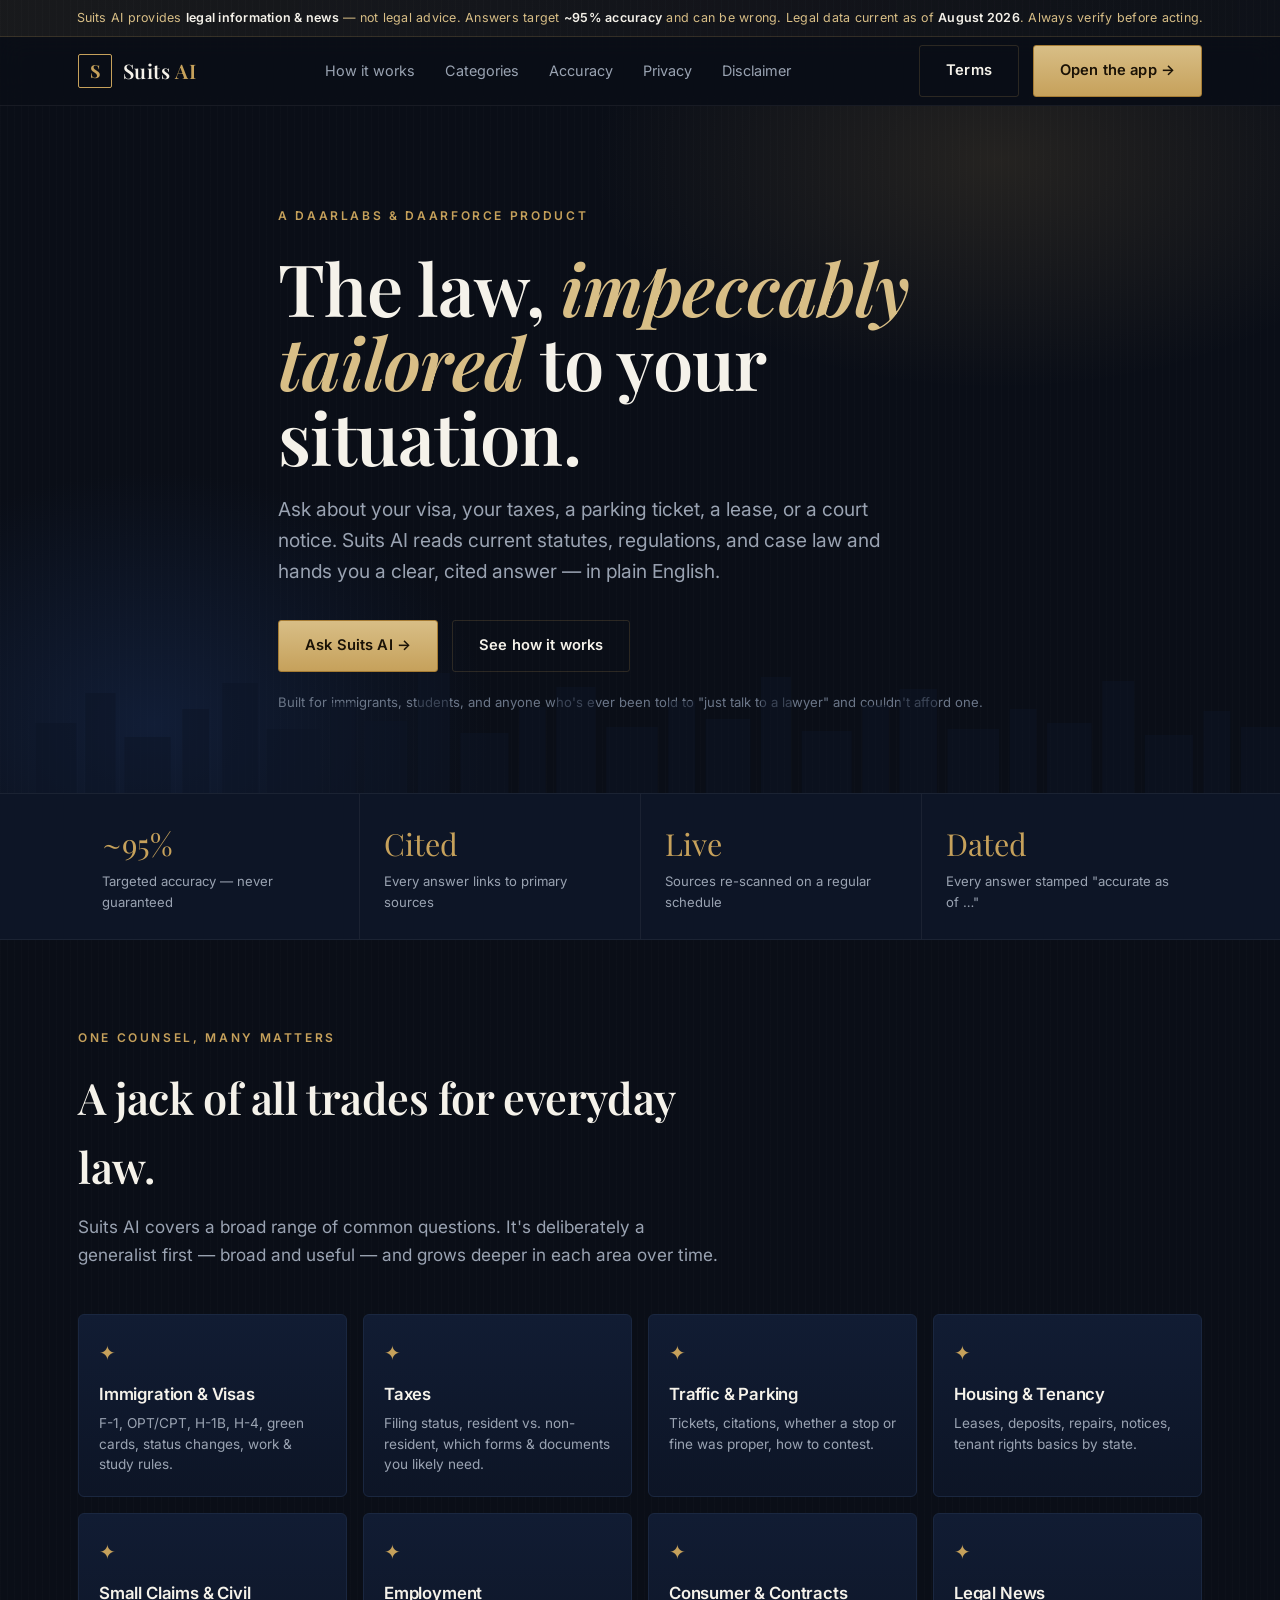
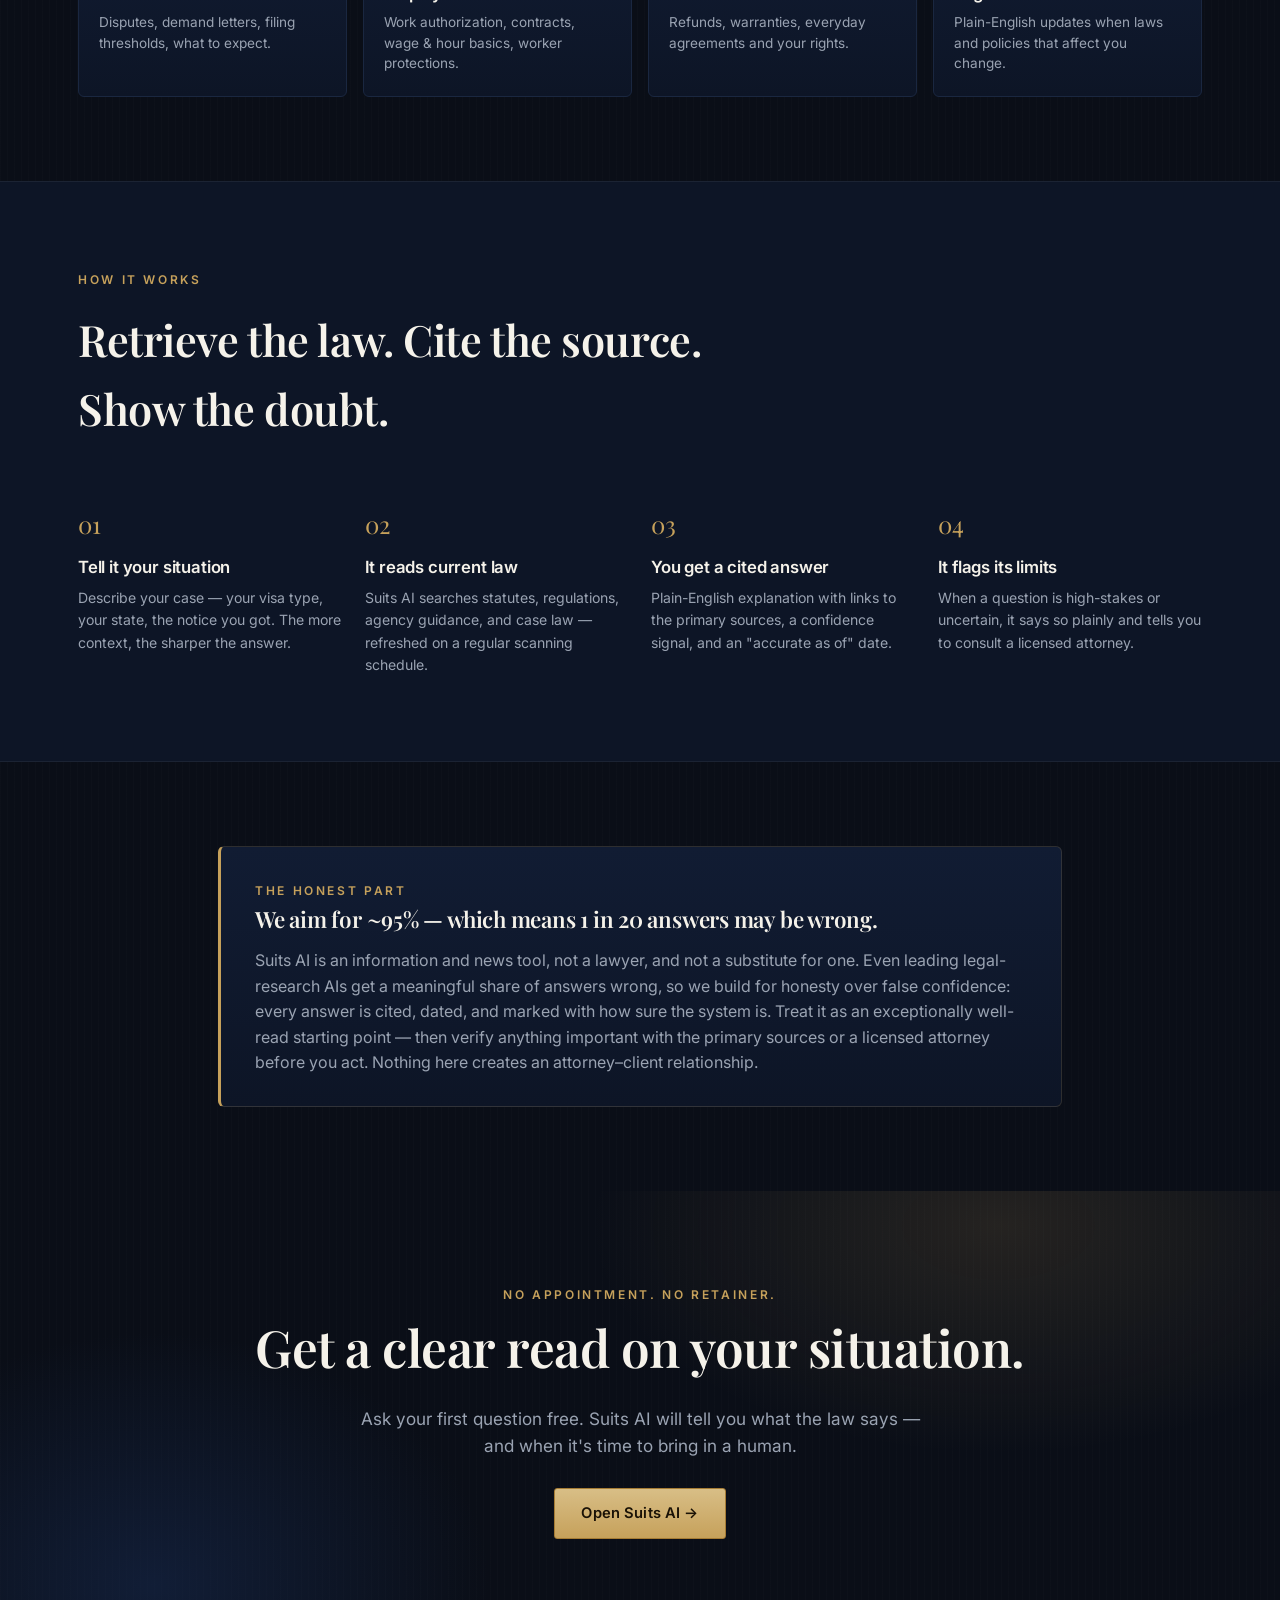
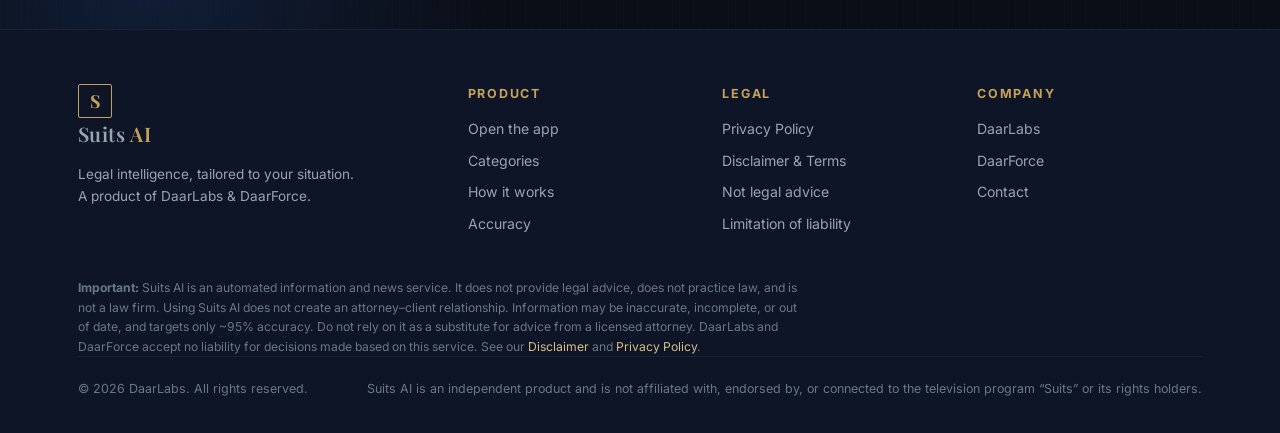
==== web/index.html @ b8d44cb8 "Add Suits AI site, legal/privacy docs, strategy, and data pipeline" ====
<!DOCTYPE html>
<html lang="en">
<head>
<meta charset="UTF-8" />
<meta name="viewport" content="width=device-width, initial-scale=1.0" />
<title>Suits AI — Legal Intelligence, Tailored to You</title>
<meta name="description" content="Suits AI gives you clear, cited answers on immigration, tax, and everyday legal questions. Legal information & news — not legal advice. A DaarLabs product." />
<link rel="stylesheet" href="styles.css" />
</head>
<body>

<!-- Disclaimer ribbon -->
<div class="ribbon">
  Suits AI provides <strong>legal information &amp; news</strong> — not legal advice. Answers target <strong>~95% accuracy</strong> and can be wrong. Legal data current as of <strong>August&nbsp;2026</strong>. Always verify before acting.
</div>

<!-- Nav -->
<nav class="nav">
  <div class="wrap nav-inner">
    <a class="brand" href="index.html">
      <span class="brand-mark">S</span>
      <span class="brand-name">Suits<span>&nbsp;AI</span></span>
    </a>
    <div class="nav-links">
      <a href="#how">How it works</a>
      <a href="#categories">Categories</a>
      <a href="#accuracy">Accuracy</a>
      <a href="privacy.html">Privacy</a>
      <a href="disclaimer.html">Disclaimer</a>
    </div>
    <div class="nav-cta">
      <a class="btn btn-ghost" href="disclaimer.html">Terms</a>
      <a class="btn btn-gold" href="chat.html">Open the app →</a>
    </div>
  </div>
</nav>

<!-- Hero -->
<header class="hero">
  <div class="hero-glow"></div>
  <div class="wrap hero-inner">
    <span class="eyebrow">A DaarLabs &amp; DaarForce product</span>
    <h1>The law, <em>impeccably tailored</em> to your situation.</h1>
    <p class="lead">Ask about your visa, your taxes, a parking ticket, a lease, or a court notice. Suits AI reads current statutes, regulations, and case law and hands you a clear, cited answer — in plain English.</p>
    <div class="hero-actions">
      <a class="btn btn-gold" href="chat.html">Ask Suits AI →</a>
      <a class="btn btn-ghost" href="#how">See how it works</a>
    </div>
    <p class="hero-note">Built for immigrants, students, and anyone who's ever been told to "just talk to a lawyer" and couldn't afford one.</p>
  </div>
  <svg class="skyline" viewBox="0 0 1440 130" preserveAspectRatio="none" xmlns="http://www.w3.org/2000/svg">
    <g fill="#0D1526">
      <rect x="40" y="60" width="46" height="70"/><rect x="96" y="30" width="34" height="100"/>
      <rect x="140" y="74" width="52" height="56"/><rect x="205" y="46" width="30" height="84"/>
      <rect x="250" y="20" width="40" height="110"/><rect x="300" y="66" width="60" height="64"/>
      <rect x="372" y="40" width="28" height="90"/><rect x="410" y="58" width="48" height="72"/>
      <rect x="470" y="10" width="36" height="120"/><rect x="518" y="70" width="54" height="60"/>
      <rect x="584" y="44" width="30" height="86"/><rect x="626" y="24" width="44" height="106"/>
      <rect x="682" y="64" width="58" height="66"/><rect x="752" y="38" width="30" height="92"/>
      <rect x="794" y="56" width="50" height="74"/><rect x="856" y="14" width="34" height="116"/>
      <rect x="902" y="68" width="56" height="62"/><rect x="970" y="42" width="30" height="88"/>
      <rect x="1012" y="26" width="42" height="104"/><rect x="1066" y="66" width="58" height="64"/>
      <rect x="1136" y="46" width="30" height="84"/><rect x="1178" y="60" width="50" height="70"/>
      <rect x="1240" y="18" width="36" height="112"/><rect x="1288" y="72" width="54" height="58"/>
      <rect x="1354" y="48" width="30" height="82"/><rect x="1396" y="64" width="44" height="66"/>
    </g>
  </svg>
</header>

<!-- Accuracy strip -->
<div class="strip">
  <div class="wrap strip-grid">
    <div class="strip-cell"><div class="strip-num">~95%</div><div class="strip-lbl">Targeted accuracy — never guaranteed</div></div>
    <div class="strip-cell"><div class="strip-num">Cited</div><div class="strip-lbl">Every answer links to primary sources</div></div>
    <div class="strip-cell"><div class="strip-num">Live</div><div class="strip-lbl">Sources re-scanned on a regular schedule</div></div>
    <div class="strip-cell"><div class="strip-num">Dated</div><div class="strip-lbl">Every answer stamped "accurate as of …"</div></div>
  </div>
</div>

<!-- Categories -->
<section class="pad" id="categories">
  <div class="wrap">
    <div class="section-head">
      <span class="eyebrow">One counsel, many matters</span>
      <h2>A jack of all trades for everyday law.</h2>
      <p class="lead">Suits AI covers a broad range of common questions. It's deliberately a generalist first — broad and useful — and grows deeper in each area over time.</p>
    </div>
    <div class="cats">
      <div class="cat"><div class="cat-ico">✦</div><h3>Immigration &amp; Visas</h3><p>F-1, OPT/CPT, H-1B, H-4, green cards, status changes, work &amp; study rules.</p></div>
      <div class="cat"><div class="cat-ico">✦</div><h3>Taxes</h3><p>Filing status, resident vs. non-resident, which forms &amp; documents you likely need.</p></div>
      <div class="cat"><div class="cat-ico">✦</div><h3>Traffic &amp; Parking</h3><p>Tickets, citations, whether a stop or fine was proper, how to contest.</p></div>
      <div class="cat"><div class="cat-ico">✦</div><h3>Housing &amp; Tenancy</h3><p>Leases, deposits, repairs, notices, tenant rights basics by state.</p></div>
      <div class="cat"><div class="cat-ico">✦</div><h3>Small Claims &amp; Civil</h3><p>Disputes, demand letters, filing thresholds, what to expect.</p></div>
      <div class="cat"><div class="cat-ico">✦</div><h3>Employment</h3><p>Work authorization, contracts, wage &amp; hour basics, worker protections.</p></div>
      <div class="cat"><div class="cat-ico">✦</div><h3>Consumer &amp; Contracts</h3><p>Refunds, warranties, everyday agreements and your rights.</p></div>
      <div class="cat"><div class="cat-ico">✦</div><h3>Legal News</h3><p>Plain-English updates when laws and policies that affect you change.</p></div>
    </div>
  </div>
</section>

<!-- How it works -->
<section class="pad" id="how" style="background:var(--navy);border-top:1px solid var(--line-soft);border-bottom:1px solid var(--line-soft);">
  <div class="wrap">
    <div class="section-head">
      <span class="eyebrow">How it works</span>
      <h2>Retrieve the law. Cite the source. Show the doubt.</h2>
    </div>
    <div class="steps">
      <div class="step"><h3>Tell it your situation</h3><p>Describe your case — your visa type, your state, the notice you got. The more context, the sharper the answer.</p></div>
      <div class="step"><h3>It reads current law</h3><p>Suits AI searches statutes, regulations, agency guidance, and case law — refreshed on a regular scanning schedule.</p></div>
      <div class="step"><h3>You get a cited answer</h3><p>Plain-English explanation with links to the primary sources, a confidence signal, and an "accurate as of" date.</p></div>
      <div class="step"><h3>It flags its limits</h3><p>When a question is high-stakes or uncertain, it says so plainly and tells you to consult a licensed attorney.</p></div>
    </div>
  </div>
</section>

<!-- Accuracy callout -->
<section class="pad" id="accuracy">
  <div class="wrap" style="max-width:900px;">
    <div class="callout">
      <span class="eyebrow">The honest part</span>
      <h3>We aim for ~95% — which means 1 in 20 answers may be wrong.</h3>
      <p>Suits AI is an information and news tool, not a lawyer, and not a substitute for one. Even leading legal-research AIs get a meaningful share of answers wrong, so we build for honesty over false confidence: every answer is cited, dated, and marked with how sure the system is. Treat it as an exceptionally well-read starting point — then verify anything important with the primary sources or a licensed attorney before you act. Nothing here creates an attorney–client relationship.</p>
    </div>
  </div>
</section>

<!-- CTA -->
<section class="cta-band">
  <div class="hero-glow"></div>
  <div class="wrap" style="position:relative;">
    <span class="eyebrow">No appointment. No retainer.</span>
    <h2>Get a clear read on your situation.</h2>
    <p class="lead" style="max-width:560px;margin:0 auto 28px;">Ask your first question free. Suits AI will tell you what the law says — and when it's time to bring in a human.</p>
    <a class="btn btn-gold" href="chat.html">Open Suits AI →</a>
  </div>
</section>

<!-- Footer -->
<footer>
  <div class="wrap">
    <div class="foot-grid">
      <div class="foot-col">
        <a class="brand" href="index.html" style="margin-bottom:14px;">
          <span class="brand-mark">S</span>
          <span class="brand-name">Suits<span>&nbsp;AI</span></span>
        </a>
        <p style="font-size:0.85rem;color:var(--muted);max-width:280px;">Legal intelligence, tailored to your situation. A product of DaarLabs &amp; DaarForce.</p>
      </div>
      <div class="foot-col">
        <h4>Product</h4>
        <a href="chat.html">Open the app</a>
        <a href="#categories">Categories</a>
        <a href="#how">How it works</a>
        <a href="#accuracy">Accuracy</a>
      </div>
      <div class="foot-col">
        <h4>Legal</h4>
        <a href="privacy.html">Privacy Policy</a>
        <a href="disclaimer.html">Disclaimer &amp; Terms</a>
        <a href="disclaimer.html#no-advice">Not legal advice</a>
        <a href="disclaimer.html#liability">Limitation of liability</a>
      </div>
      <div class="foot-col">
        <h4>Company</h4>
        <a href="#">DaarLabs</a>
        <a href="#">DaarForce</a>
        <a href="#">Contact</a>
      </div>
    </div>
    <p class="foot-disclaimer">
      <strong>Important:</strong> Suits AI is an automated information and news service. It does not provide legal advice, does not practice law, and is not a law firm. Using Suits AI does not create an attorney–client relationship. Information may be inaccurate, incomplete, or out of date, and targets only ~95% accuracy. Do not rely on it as a substitute for advice from a licensed attorney. DaarLabs and DaarForce accept no liability for decisions made based on this service. See our <a href="disclaimer.html" style="color:var(--gold-soft);">Disclaimer</a> and <a href="privacy.html" style="color:var(--gold-soft);">Privacy Policy</a>.
    </p>
    <div class="foot-bottom">
      <span>© 2026 DaarLabs. All rights reserved.</span>
      <span>Suits AI is an independent product and is not affiliated with, endorsed by, or connected to the television program “Suits” or its rights holders.</span>
    </div>
  </div>
</footer>

</body>
</html>
---- web/styles.css ----
/* ===========================================================
   Suits AI — Design System
   A DaarLabs / DaarForce product
   Design language: modern corporate-law luxury.
   Deep navy + charcoal, champagne gold, editorial serif.
   =========================================================== */

@import url('https://fonts.googleapis.com/css2?family=Playfair+Display:ital,wght@0,500;0,600;0,700;1,500&family=Inter:wght@300;400;500;600;700&display=swap');

:root {
  /* Core palette */
  --ink:        #0A0E17;   /* near-black background */
  --navy:       #0D1526;   /* deep corporate navy */
  --navy-2:     #111C33;   /* raised surfaces */
  --slate:      #1A2740;   /* borders / cards */
  --gold:       #C6A15B;   /* champagne gold accent */
  --gold-soft:  #D8BE86;
  --gold-deep:  #A67C34;
  --paper:      #F5F2EA;   /* off-white text */
  --muted:      #9AA3B2;   /* secondary text */
  --muted-2:    #6B7688;
  --line:       rgba(198,161,91,0.18);
  --line-soft:  rgba(255,255,255,0.06);
  --danger:     #C77B62;
  --ok:         #7FA98A;

  --font-serif: 'Playfair Display', Georgia, 'Times New Roman', serif;
  --font-sans:  'Inter', system-ui, -apple-system, sans-serif;

  --radius:     3px;       /* sharp, tailored */
  --radius-lg:  6px;
  --maxw:       1180px;
  --shadow:     0 24px 60px -20px rgba(0,0,0,0.6);
}

* { box-sizing: border-box; margin: 0; padding: 0; }
html { scroll-behavior: smooth; }

body {
  font-family: var(--font-sans);
  background: var(--ink);
  color: var(--paper);
  line-height: 1.6;
  font-weight: 400;
  -webkit-font-smoothing: antialiased;
  /* subtle pinstripe */
  background-image:
    repeating-linear-gradient(90deg, rgba(255,255,255,0.012) 0 1px, transparent 1px 7px);
}

a { color: inherit; text-decoration: none; }
img, svg { display: block; max-width: 100%; }

.wrap { width: 100%; max-width: var(--maxw); margin: 0 auto; padding: 0 28px; }

/* ---------- Typography ---------- */
h1, h2, h3, .serif { font-family: var(--font-serif); font-weight: 600; letter-spacing: -0.01em; }
.eyebrow {
  font-family: var(--font-sans);
  font-size: 12px; letter-spacing: 0.22em; text-transform: uppercase;
  color: var(--gold); font-weight: 600;
}
.lead { color: var(--muted); font-size: 1.075rem; }

/* ---------- Buttons ---------- */
.btn {
  display: inline-flex; align-items: center; gap: 9px;
  font-family: var(--font-sans); font-weight: 600; font-size: 0.92rem;
  padding: 13px 26px; border-radius: var(--radius);
  border: 1px solid transparent; cursor: pointer; transition: all .18s ease;
  letter-spacing: 0.01em;
}
.btn-gold {
  background: linear-gradient(180deg, var(--gold-soft), var(--gold));
  color: #1A1206; border-color: var(--gold-deep);
}
.btn-gold:hover { transform: translateY(-1px); box-shadow: 0 10px 26px -10px rgba(198,161,91,.6); }
.btn-ghost { background: transparent; color: var(--paper); border-color: var(--line); }
.btn-ghost:hover { border-color: var(--gold); color: var(--gold-soft); }

/* ---------- Disclaimer ribbon ---------- */
.ribbon {
  background: linear-gradient(90deg, rgba(198,161,91,.08), rgba(198,161,91,.02));
  border-bottom: 1px solid var(--line);
  font-size: 0.78rem; color: var(--gold-soft);
  text-align: center; padding: 8px 16px; letter-spacing: 0.02em;
}
.ribbon strong { color: var(--paper); font-weight: 600; }

/* ---------- Nav ---------- */
.nav {
  position: sticky; top: 0; z-index: 50;
  backdrop-filter: blur(14px);
  background: rgba(10,14,23,0.72);
  border-bottom: 1px solid var(--line-soft);
}
.nav-inner { display: flex; align-items: center; justify-content: space-between; height: 68px; }
.brand { display: flex; align-items: center; gap: 11px; }
.brand-mark {
  width: 34px; height: 34px; border: 1.5px solid var(--gold);
  display: grid; place-items: center; border-radius: 2px;
  font-family: var(--font-serif); font-weight: 700; color: var(--gold); font-size: 18px;
}
.brand-name { font-family: var(--font-serif); font-size: 1.25rem; font-weight: 600; letter-spacing: 0.02em; }
.brand-name span { color: var(--gold); }
.nav-links { display: flex; align-items: center; gap: 30px; }
.nav-links a { font-size: 0.9rem; color: var(--muted); transition: color .15s; }
.nav-links a:hover { color: var(--paper); }
.nav-cta { display: flex; align-items: center; gap: 14px; }

/* ---------- Hero ---------- */
.hero { position: relative; overflow: hidden; padding: 96px 0 80px; }
.hero-glow {
  position: absolute; inset: 0; pointer-events: none;
  background:
    radial-gradient(680px 380px at 78% 8%, rgba(198,161,91,0.14), transparent 60%),
    radial-gradient(560px 420px at 12% 90%, rgba(23,42,80,0.55), transparent 60%);
}
.hero-inner { position: relative; max-width: 780px; }
.hero h1 { font-size: clamp(2.6rem, 6vw, 4.5rem); line-height: 1.04; margin: 22px 0 20px; }
.hero h1 em { font-style: italic; color: var(--gold-soft); }
.hero .lead { font-size: 1.2rem; max-width: 620px; }
.hero-actions { display: flex; gap: 14px; margin-top: 34px; flex-wrap: wrap; }
.hero-note { margin-top: 20px; font-size: 0.82rem; color: var(--muted-2); }

/* skyline */
.skyline { position: absolute; left: 0; right: 0; bottom: 0; height: 130px; opacity: .5; pointer-events:none; }

/* ---------- Accuracy strip ---------- */
.strip { border-top: 1px solid var(--line-soft); border-bottom: 1px solid var(--line-soft); background: var(--navy); }
.strip-grid { display: grid; grid-template-columns: repeat(4, 1fr); }
.strip-cell { padding: 26px 24px; border-left: 1px solid var(--line-soft); }
.strip-cell:first-child { border-left: none; }
.strip-num { font-family: var(--font-serif); font-size: 1.9rem; color: var(--gold); }
.strip-lbl { font-size: 0.82rem; color: var(--muted); margin-top: 2px; }

/* ---------- Sections ---------- */
section.pad { padding: 84px 0; }
.section-head { max-width: 640px; margin-bottom: 46px; }
.section-head h2 { font-size: clamp(1.9rem, 4vw, 2.7rem); margin: 14px 0 12px; }

/* Category grid */
.cats { display: grid; grid-template-columns: repeat(4, 1fr); gap: 16px; }
.cat {
  background: linear-gradient(180deg, var(--navy-2), var(--navy));
  border: 1px solid var(--slate); border-radius: var(--radius-lg);
  padding: 22px 20px; transition: all .2s ease; position: relative;
}
.cat:hover { border-color: var(--gold); transform: translateY(-3px); box-shadow: var(--shadow); }
.cat-ico { font-size: 20px; margin-bottom: 12px; color: var(--gold); }
.cat h3 { font-size: 1.05rem; font-family: var(--font-sans); font-weight: 600; margin-bottom: 5px; }
.cat p { font-size: 0.85rem; color: var(--muted); line-height: 1.5; }

/* Steps */
.steps { display: grid; grid-template-columns: repeat(4, 1fr); gap: 22px; counter-reset: step; }
.step { position: relative; padding-top: 16px; }
.step::before {
  counter-increment: step; content: counter(step,decimal-leading-zero);
  font-family: var(--font-serif); font-size: 1.5rem; color: var(--gold); display:block; margin-bottom: 10px;
}
.step h3 { font-size: 1.05rem; font-family: var(--font-sans); font-weight: 600; margin-bottom: 6px; }
.step p { font-size: 0.88rem; color: var(--muted); }

/* Accuracy callout */
.callout {
  background: linear-gradient(180deg, var(--navy-2), var(--navy));
  border: 1px solid var(--line); border-left: 3px solid var(--gold);
  border-radius: var(--radius-lg); padding: 30px 34px;
}
.callout h3 { font-size: 1.4rem; margin-bottom: 10px; }
.callout p { color: var(--muted); }

/* CTA band */
.cta-band { text-align: center; padding: 90px 0; position: relative; }
.cta-band h2 { font-size: clamp(2rem, 5vw, 3.2rem); margin-bottom: 16px; }

/* Footer */
footer { border-top: 1px solid var(--line-soft); background: var(--navy); padding: 54px 0 34px; }
.foot-grid { display: grid; grid-template-columns: 1.6fr 1fr 1fr 1fr; gap: 30px; margin-bottom: 34px; }
.foot-col h4 { font-size: 0.78rem; letter-spacing: 0.14em; text-transform: uppercase; color: var(--gold); margin-bottom: 14px; }
.foot-col a { display: block; font-size: 0.88rem; color: var(--muted); margin-bottom: 9px; }
.foot-col a:hover { color: var(--paper); }
.foot-bottom { border-top: 1px solid var(--line-soft); padding-top: 22px; font-size: 0.78rem; color: var(--muted-2); display:flex; justify-content: space-between; flex-wrap: wrap; gap: 10px; }
.foot-disclaimer { font-size: 0.76rem; color: var(--muted-2); line-height: 1.6; margin-top: 14px; max-width: 720px; }

/* ---------- Chat page ---------- */
.chat-shell { display: grid; grid-template-columns: 264px 1fr; height: calc(100vh - 68px - 33px); }
.chat-side { background: var(--navy); border-right: 1px solid var(--line-soft); padding: 20px 16px; overflow-y: auto; }
.side-new { width:100%; justify-content: center; margin-bottom: 22px; }
.side-h { font-size: 0.72rem; letter-spacing: 0.14em; text-transform: uppercase; color: var(--muted-2); margin: 18px 6px 8px; }
.side-item { padding: 9px 10px; border-radius: var(--radius); font-size: 0.86rem; color: var(--muted); cursor: pointer; }
.side-item:hover { background: var(--navy-2); color: var(--paper); }
.chat-main { display: flex; flex-direction: column; background: var(--ink); }
.chat-scroll { flex: 1; overflow-y: auto; padding: 30px 0; }
.msg { display: flex; gap: 14px; padding: 14px 0; }
.msg .av { width: 32px; height: 32px; border-radius: 3px; flex-shrink: 0; display:grid; place-items:center; font-size: 13px; font-weight:600; }
.msg.user .av { background: var(--slate); color: var(--paper); }
.msg.ai .av { border: 1.5px solid var(--gold); color: var(--gold); font-family: var(--font-serif); }
.msg .body { font-size: 0.96rem; }
.msg .body p { margin-bottom: 10px; }
.badge-row { display:flex; gap:8px; flex-wrap: wrap; margin: 10px 0; }
.badge { font-size: 0.72rem; padding: 3px 9px; border-radius: 100px; border: 1px solid var(--line); color: var(--gold-soft); background: rgba(198,161,91,.06); }
.badge.warn { color: var(--danger); border-color: rgba(199,123,98,.4); background: rgba(199,123,98,.07); }
.cite { border: 1px solid var(--slate); border-left: 2px solid var(--gold); border-radius: var(--radius); padding: 10px 13px; margin: 8px 0; background: var(--navy); font-size: 0.82rem; }
.cite a { color: var(--gold-soft); }
.chat-input-wrap { border-top: 1px solid var(--line-soft); padding: 16px 0 22px; background: var(--navy); }
.chat-input { display: flex; gap: 10px; align-items: flex-end; background: var(--navy-2); border: 1px solid var(--slate); border-radius: var(--radius-lg); padding: 10px 12px; }
.chat-input textarea { flex:1; background: transparent; border: none; color: var(--paper); font-family: var(--font-sans); font-size: 0.95rem; resize: none; outline: none; max-height: 140px; }
.chat-disc { text-align:center; font-size: 0.74rem; color: var(--muted-2); margin-top: 10px; }

/* ---------- Legal doc pages ---------- */
.doc { padding: 60px 0 90px; }
.doc-wrap { max-width: 820px; margin: 0 auto; }
.doc h1 { font-size: 2.4rem; margin-bottom: 8px; }
.doc .updated { color: var(--muted-2); font-size: 0.85rem; margin-bottom: 34px; }
.doc h2 { font-size: 1.35rem; margin: 34px 0 12px; color: var(--gold-soft); }
.doc h3 { font-size: 1.05rem; margin: 22px 0 8px; font-family: var(--font-sans); font-weight: 600; }
.doc p, .doc li { color: #CDD3DE; font-size: 0.95rem; margin-bottom: 12px; }
.doc ul { padding-left: 22px; margin-bottom: 14px; }
.doc .box { background: var(--navy); border: 1px solid var(--line); border-left: 3px solid var(--gold); border-radius: var(--radius); padding: 18px 22px; margin: 20px 0; }
.doc .box p { color: var(--paper); margin: 0; }

/* ---------- Responsive ---------- */
@media (max-width: 900px) {
  .nav-links { display: none; }
  .strip-grid, .cats, .steps, .foot-grid { grid-template-columns: 1fr 1fr; }
  .chat-shell { grid-template-columns: 1fr; }
  .chat-side { display: none; }
}
@media (max-width: 560px) {
  .strip-grid, .cats, .steps, .foot-grid { grid-template-columns: 1fr; }
  .hero { padding: 64px 0 56px; }
}
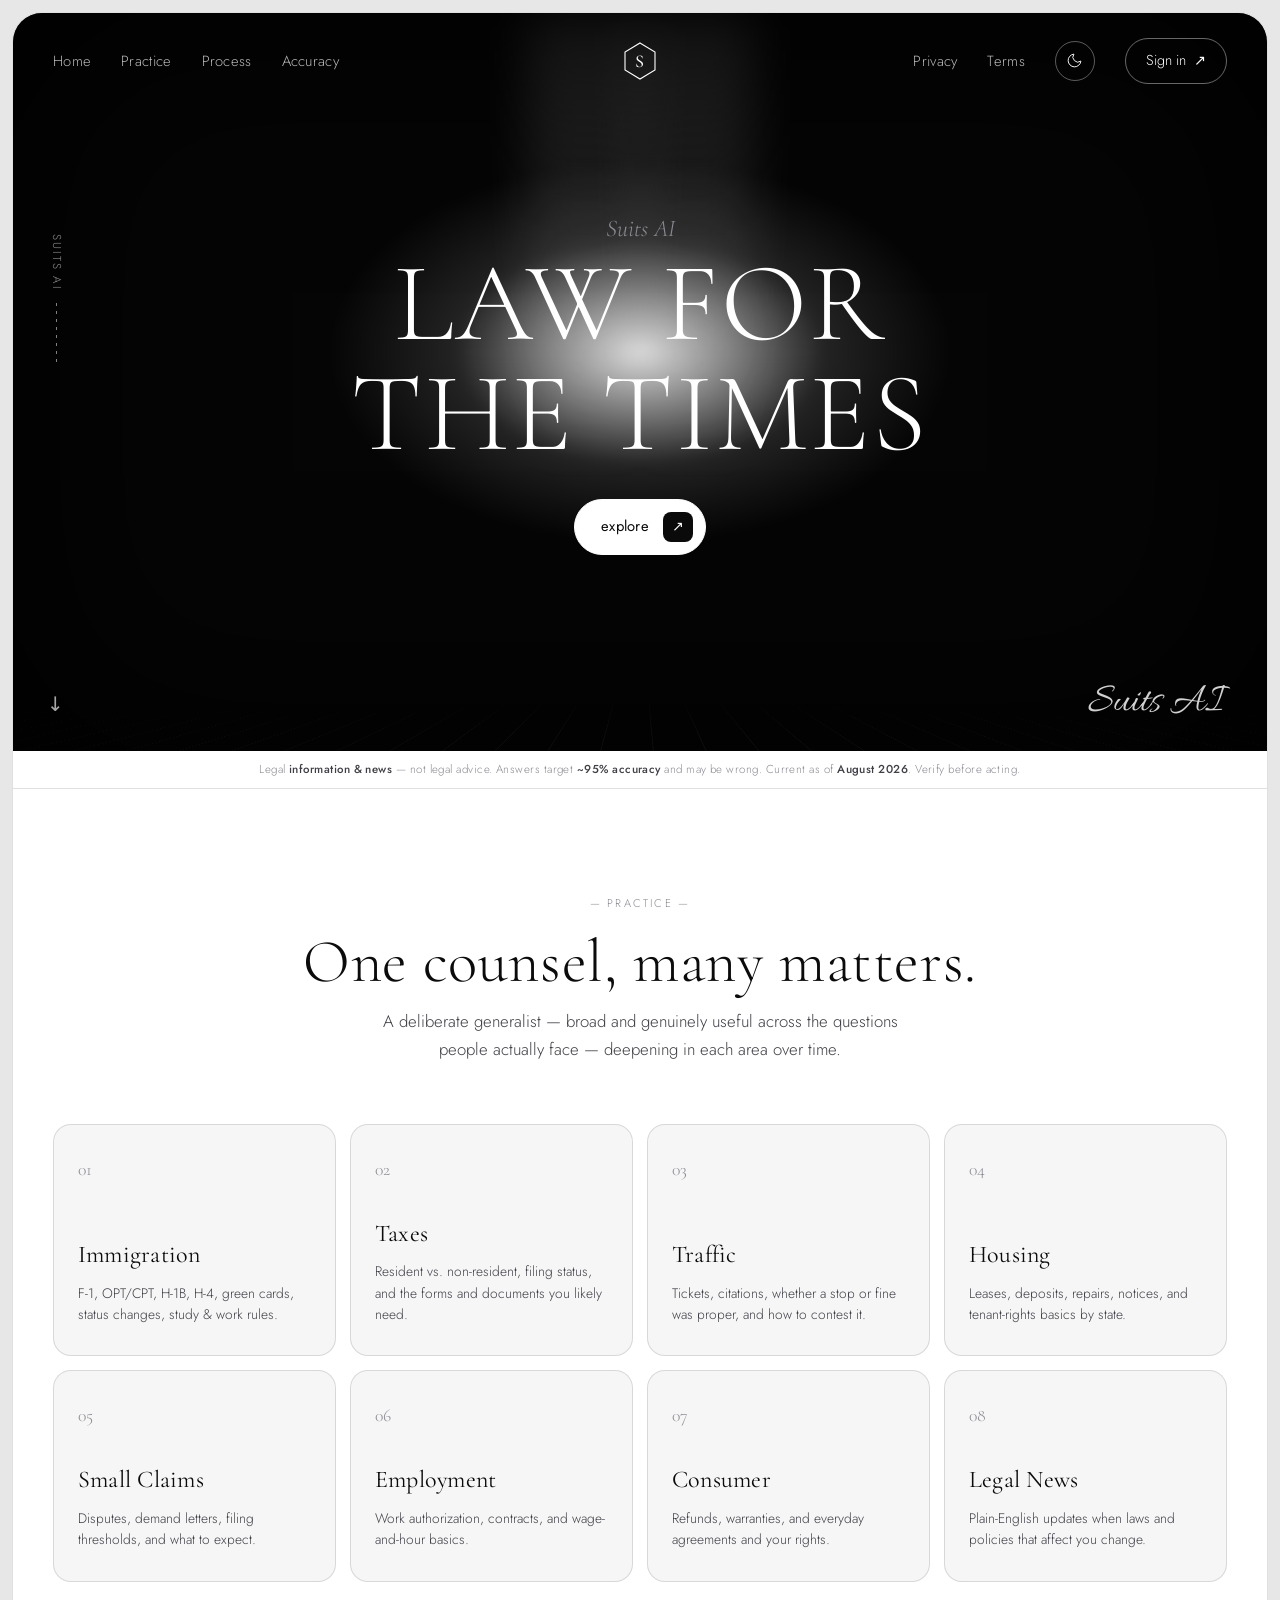
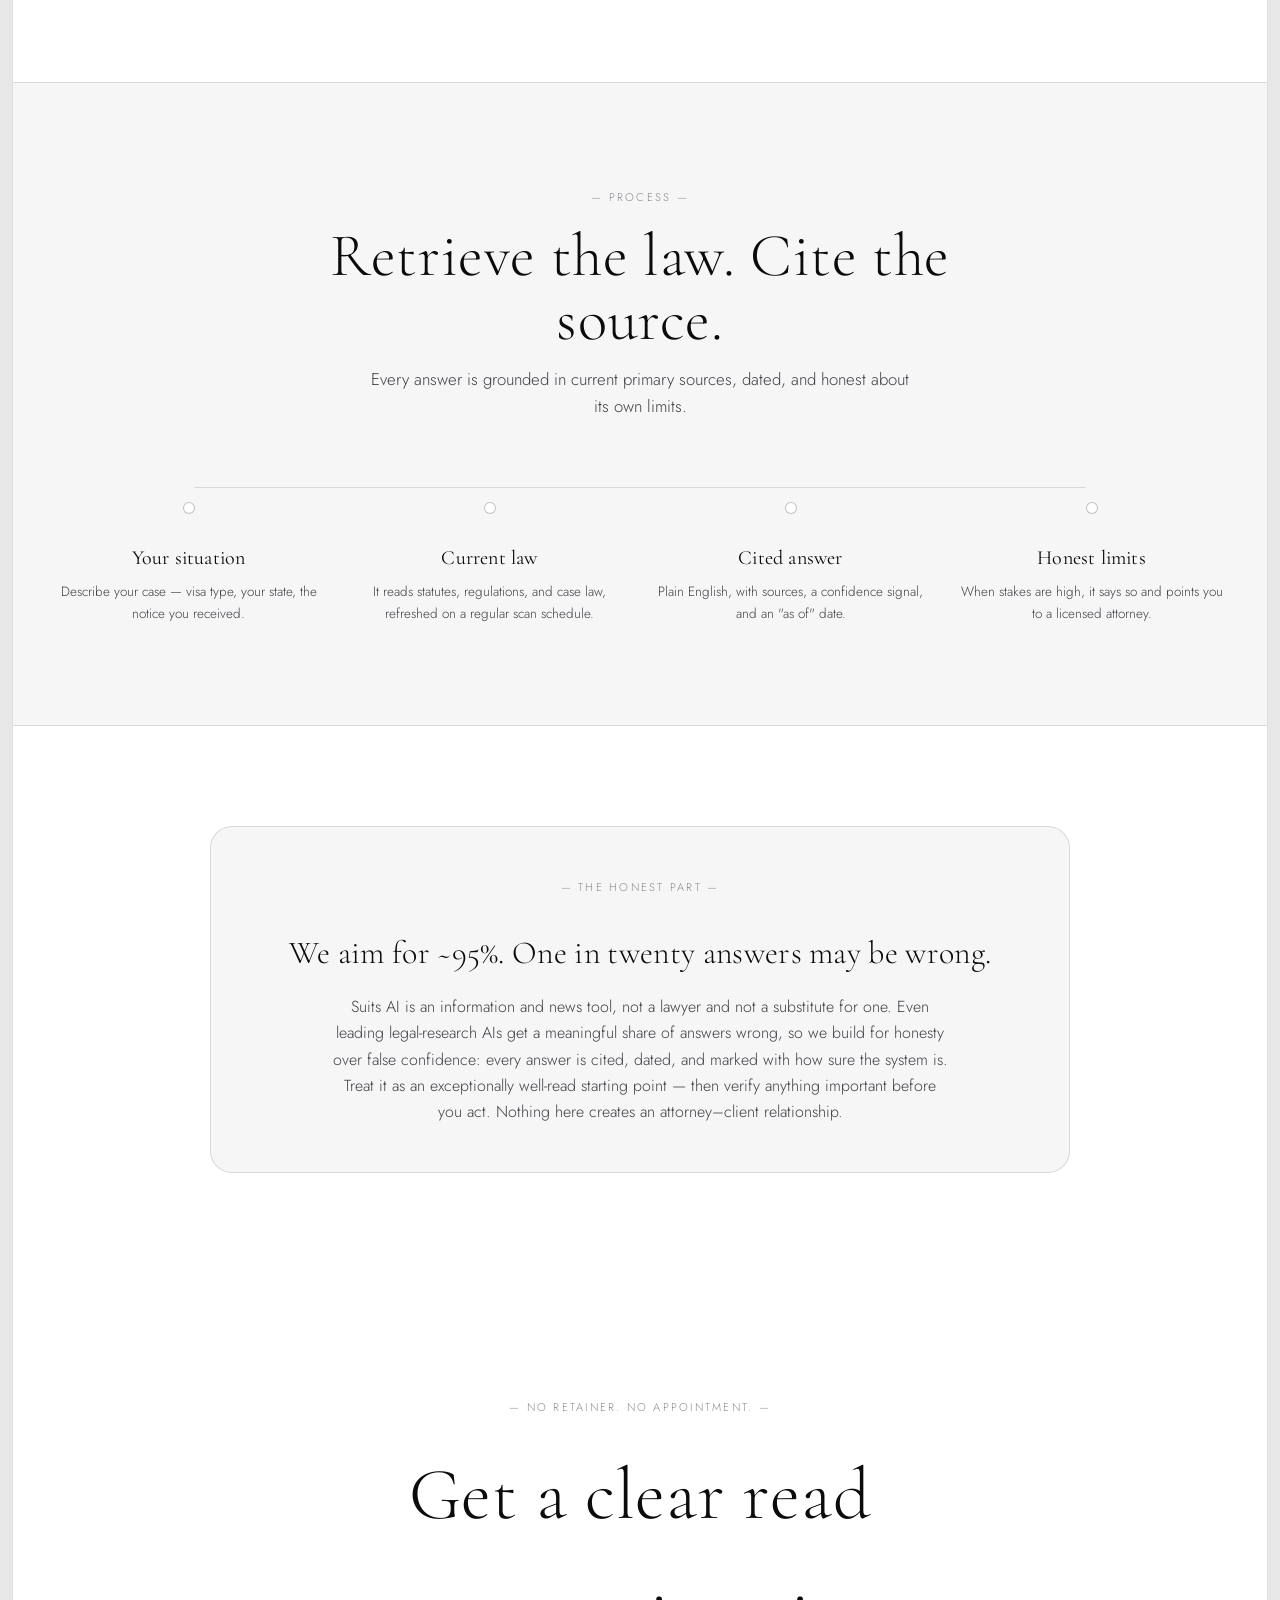
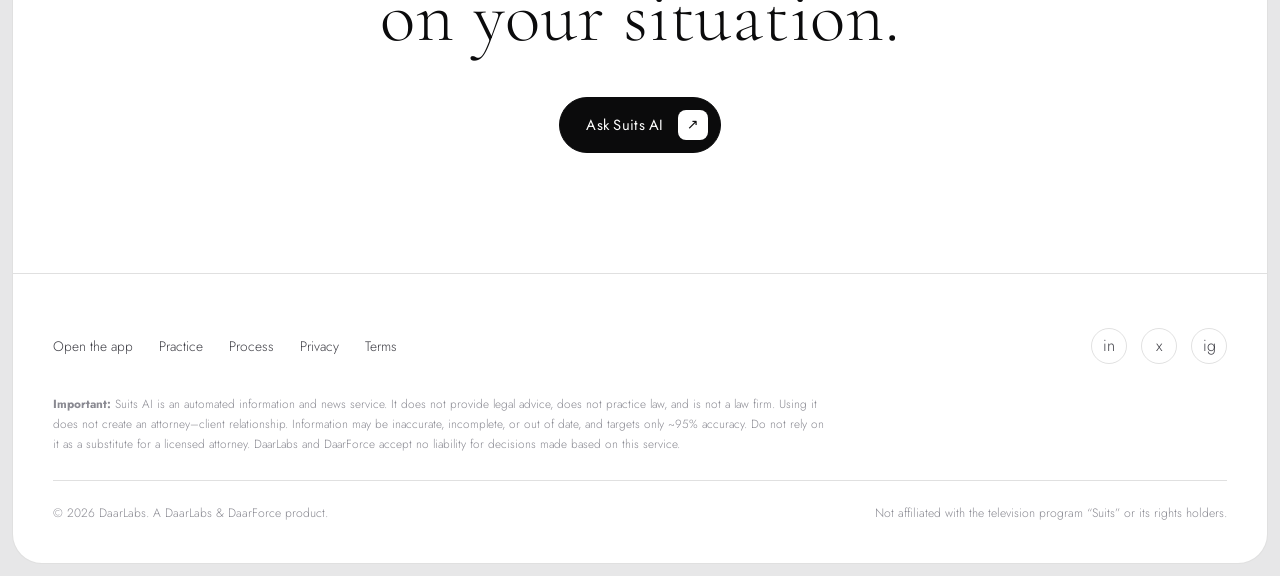
==== commit 2d9a47e5: "Updated design" ====
--- a/web/index.html
+++ b/web/index.html
@@ -3,180 +3,152 @@
 <head>
 <meta charset="UTF-8" />
 <meta name="viewport" content="width=device-width, initial-scale=1.0" />
-<title>Suits AI — Legal Intelligence, Tailored to You</title>
-<meta name="description" content="Suits AI gives you clear, cited answers on immigration, tax, and everyday legal questions. Legal information & news — not legal advice. A DaarLabs product." />
+<title>Suits AI — Legal Intelligence, Tailored</title>
+<meta name="description" content="Suits AI gives clear, cited answers on immigration, tax, and everyday legal questions. Legal information & news — not legal advice. A DaarLabs product." />
 <link rel="stylesheet" href="styles.css" />
+<script src="theme.js"></script>
 </head>
 <body>
+<div class="frame">
 
-<!-- Disclaimer ribbon -->
-<div class="ribbon">
-  Suits AI provides <strong>legal information &amp; news</strong> — not legal advice. Answers target <strong>~95% accuracy</strong> and can be wrong. Legal data current as of <strong>August&nbsp;2026</strong>. Always verify before acting.
-</div>
+  <!-- Hero (cinematic, always dark) with overlaid nav -->
+  <header class="hero">
+    <div class="hero-beam l"></div>
+    <div class="hero-beam r"></div>
+    <div class="hero-glow"></div>
+    <div class="hero-floor"></div>
+    <div class="hero-vignette"></div>
 
-<!-- Nav -->
-<nav class="nav">
-  <div class="wrap nav-inner">
-    <a class="brand" href="index.html">
-      <span class="brand-mark">S</span>
-      <span class="brand-name">Suits<span>&nbsp;AI</span></span>
-    </a>
-    <div class="nav-links">
-      <a href="#how">How it works</a>
-      <a href="#categories">Categories</a>
-      <a href="#accuracy">Accuracy</a>
-      <a href="privacy.html">Privacy</a>
-      <a href="disclaimer.html">Disclaimer</a>
+    <nav class="nav over">
+      <div class="nav-inner">
+        <div class="nav-group left">
+          <a class="link" href="#top">Home</a>
+          <a class="link" href="#categories">Practice</a>
+          <a class="link" href="#how">Process</a>
+          <a class="link" href="#accuracy">Accuracy</a>
+        </div>
+        <a class="monogram" href="index.html" aria-label="Suits AI home">
+          <svg viewBox="0 0 40 40" fill="none" stroke="currentColor" stroke-width="1.1">
+            <path d="M20 2 L35 11 V29 L20 38 L5 29 V11 Z"/>
+            <text x="20" y="26" text-anchor="middle" font-family="Cormorant Garamond, serif" font-size="18" fill="currentColor" stroke="none">S</text>
+          </svg>
+        </a>
+        <div class="nav-group right">
+          <a class="link" href="privacy.html">Privacy</a>
+          <a class="link" href="disclaimer.html">Terms</a>
+          <button class="theme-toggle" onclick="toggleTheme()" aria-label="Toggle light or dark mode">
+            <svg class="moon" width="17" height="17" viewBox="0 0 24 24" fill="none" stroke="currentColor" stroke-width="1.4"><path d="M21 12.8A9 9 0 1 1 11.2 3a7 7 0 0 0 9.8 9.8z"/></svg>
+            <svg class="sun" width="17" height="17" viewBox="0 0 24 24" fill="none" stroke="currentColor" stroke-width="1.4"><circle cx="12" cy="12" r="4.2"/><path d="M12 2v2M12 20v2M2 12h2M20 12h2M4.9 4.9l1.4 1.4M17.7 17.7l1.4 1.4M19.1 4.9l-1.4 1.4M6.3 17.7l-1.4 1.4"/></svg>
+          </button>
+          <a class="signin" href="chat.html">Sign in <span>&#8599;</span></a>
+        </div>
+      </div>
+    </nav>
+
+    <div class="side-label">
+      <span class="txt">Suits&nbsp;AI</span>
+      <span class="dots"></span>
     </div>
-    <div class="nav-cta">
-      <a class="btn btn-ghost" href="disclaimer.html">Terms</a>
-      <a class="btn btn-gold" href="chat.html">Open the app →</a>
+
+    <div class="hero-content" id="top">
+      <span class="kicker">Suits AI</span>
+      <h1><span class="thin">Law for</span><br>the times</h1>
+      <a class="btn on-dark" href="chat.html">explore <span class="arw">&#8599;</span></a>
     </div>
+
+    <div class="scroll-cue">&#8595;</div>
+    <div class="signature">Suits&nbsp;AI</div>
+  </header>
+
+  <!-- Disclaimer ribbon -->
+  <div class="ribbon">
+    Legal <b>information &amp; news</b> — not legal advice. Answers target <b>~95% accuracy</b> and may be wrong. Current as of <b>August&nbsp;2026</b>. Verify before acting.
   </div>
-</nav>
 
-<!-- Hero -->
-<header class="hero">
-  <div class="hero-glow"></div>
-  <div class="wrap hero-inner">
-    <span class="eyebrow">A DaarLabs &amp; DaarForce product</span>
-    <h1>The law, <em>impeccably tailored</em> to your situation.</h1>
-    <p class="lead">Ask about your visa, your taxes, a parking ticket, a lease, or a court notice. Suits AI reads current statutes, regulations, and case law and hands you a clear, cited answer — in plain English.</p>
-    <div class="hero-actions">
-      <a class="btn btn-gold" href="chat.html">Ask Suits AI →</a>
-      <a class="btn btn-ghost" href="#how">See how it works</a>
-    </div>
-    <p class="hero-note">Built for immigrants, students, and anyone who's ever been told to "just talk to a lawyer" and couldn't afford one.</p>
-  </div>
-  <svg class="skyline" viewBox="0 0 1440 130" preserveAspectRatio="none" xmlns="http://www.w3.org/2000/svg">
-    <g fill="#0D1526">
-      <rect x="40" y="60" width="46" height="70"/><rect x="96" y="30" width="34" height="100"/>
-      <rect x="140" y="74" width="52" height="56"/><rect x="205" y="46" width="30" height="84"/>
-      <rect x="250" y="20" width="40" height="110"/><rect x="300" y="66" width="60" height="64"/>
-      <rect x="372" y="40" width="28" height="90"/><rect x="410" y="58" width="48" height="72"/>
-      <rect x="470" y="10" width="36" height="120"/><rect x="518" y="70" width="54" height="60"/>
-      <rect x="584" y="44" width="30" height="86"/><rect x="626" y="24" width="44" height="106"/>
-      <rect x="682" y="64" width="58" height="66"/><rect x="752" y="38" width="30" height="92"/>
-      <rect x="794" y="56" width="50" height="74"/><rect x="856" y="14" width="34" height="116"/>
-      <rect x="902" y="68" width="56" height="62"/><rect x="970" y="42" width="30" height="88"/>
-      <rect x="1012" y="26" width="42" height="104"/><rect x="1066" y="66" width="58" height="64"/>
-      <rect x="1136" y="46" width="30" height="84"/><rect x="1178" y="60" width="50" height="70"/>
-      <rect x="1240" y="18" width="36" height="112"/><rect x="1288" y="72" width="54" height="58"/>
-      <rect x="1354" y="48" width="30" height="82"/><rect x="1396" y="64" width="44" height="66"/>
-    </g>
-  </svg>
-</header>
-
-<!-- Accuracy strip -->
-<div class="strip">
-  <div class="wrap strip-grid">
-    <div class="strip-cell"><div class="strip-num">~95%</div><div class="strip-lbl">Targeted accuracy — never guaranteed</div></div>
-    <div class="strip-cell"><div class="strip-num">Cited</div><div class="strip-lbl">Every answer links to primary sources</div></div>
-    <div class="strip-cell"><div class="strip-num">Live</div><div class="strip-lbl">Sources re-scanned on a regular schedule</div></div>
-    <div class="strip-cell"><div class="strip-num">Dated</div><div class="strip-lbl">Every answer stamped "accurate as of …"</div></div>
-  </div>
-</div>
-
-<!-- Categories -->
-<section class="pad" id="categories">
-  <div class="wrap">
-    <div class="section-head">
-      <span class="eyebrow">One counsel, many matters</span>
-      <h2>A jack of all trades for everyday law.</h2>
-      <p class="lead">Suits AI covers a broad range of common questions. It's deliberately a generalist first — broad and useful — and grows deeper in each area over time.</p>
-    </div>
-    <div class="cats">
-      <div class="cat"><div class="cat-ico">✦</div><h3>Immigration &amp; Visas</h3><p>F-1, OPT/CPT, H-1B, H-4, green cards, status changes, work &amp; study rules.</p></div>
-      <div class="cat"><div class="cat-ico">✦</div><h3>Taxes</h3><p>Filing status, resident vs. non-resident, which forms &amp; documents you likely need.</p></div>
-      <div class="cat"><div class="cat-ico">✦</div><h3>Traffic &amp; Parking</h3><p>Tickets, citations, whether a stop or fine was proper, how to contest.</p></div>
-      <div class="cat"><div class="cat-ico">✦</div><h3>Housing &amp; Tenancy</h3><p>Leases, deposits, repairs, notices, tenant rights basics by state.</p></div>
-      <div class="cat"><div class="cat-ico">✦</div><h3>Small Claims &amp; Civil</h3><p>Disputes, demand letters, filing thresholds, what to expect.</p></div>
-      <div class="cat"><div class="cat-ico">✦</div><h3>Employment</h3><p>Work authorization, contracts, wage &amp; hour basics, worker protections.</p></div>
-      <div class="cat"><div class="cat-ico">✦</div><h3>Consumer &amp; Contracts</h3><p>Refunds, warranties, everyday agreements and your rights.</p></div>
-      <div class="cat"><div class="cat-ico">✦</div><h3>Legal News</h3><p>Plain-English updates when laws and policies that affect you change.</p></div>
-    </div>
-  </div>
-</section>
-
-<!-- How it works -->
-<section class="pad" id="how" style="background:var(--navy);border-top:1px solid var(--line-soft);border-bottom:1px solid var(--line-soft);">
-  <div class="wrap">
-    <div class="section-head">
-      <span class="eyebrow">How it works</span>
-      <h2>Retrieve the law. Cite the source. Show the doubt.</h2>
-    </div>
-    <div class="steps">
-      <div class="step"><h3>Tell it your situation</h3><p>Describe your case — your visa type, your state, the notice you got. The more context, the sharper the answer.</p></div>
-      <div class="step"><h3>It reads current law</h3><p>Suits AI searches statutes, regulations, agency guidance, and case law — refreshed on a regular scanning schedule.</p></div>
-      <div class="step"><h3>You get a cited answer</h3><p>Plain-English explanation with links to the primary sources, a confidence signal, and an "accurate as of" date.</p></div>
-      <div class="step"><h3>It flags its limits</h3><p>When a question is high-stakes or uncertain, it says so plainly and tells you to consult a licensed attorney.</p></div>
-    </div>
-  </div>
-</section>
-
-<!-- Accuracy callout -->
-<section class="pad" id="accuracy">
-  <div class="wrap" style="max-width:900px;">
-    <div class="callout">
-      <span class="eyebrow">The honest part</span>
-      <h3>We aim for ~95% — which means 1 in 20 answers may be wrong.</h3>
-      <p>Suits AI is an information and news tool, not a lawyer, and not a substitute for one. Even leading legal-research AIs get a meaningful share of answers wrong, so we build for honesty over false confidence: every answer is cited, dated, and marked with how sure the system is. Treat it as an exceptionally well-read starting point — then verify anything important with the primary sources or a licensed attorney before you act. Nothing here creates an attorney–client relationship.</p>
-    </div>
-  </div>
-</section>
-
-<!-- CTA -->
-<section class="cta-band">
-  <div class="hero-glow"></div>
-  <div class="wrap" style="position:relative;">
-    <span class="eyebrow">No appointment. No retainer.</span>
-    <h2>Get a clear read on your situation.</h2>
-    <p class="lead" style="max-width:560px;margin:0 auto 28px;">Ask your first question free. Suits AI will tell you what the law says — and when it's time to bring in a human.</p>
-    <a class="btn btn-gold" href="chat.html">Open Suits AI →</a>
-  </div>
-</section>
-
-<!-- Footer -->
-<footer>
-  <div class="wrap">
-    <div class="foot-grid">
-      <div class="foot-col">
-        <a class="brand" href="index.html" style="margin-bottom:14px;">
-          <span class="brand-mark">S</span>
-          <span class="brand-name">Suits<span>&nbsp;AI</span></span>
-        </a>
-        <p style="font-size:0.85rem;color:var(--muted);max-width:280px;">Legal intelligence, tailored to your situation. A product of DaarLabs &amp; DaarForce.</p>
+  <!-- Practice areas -->
+  <section class="pad" id="categories">
+    <div class="wrap">
+      <div class="section-head">
+        <span class="sec-label">— Practice —</span>
+        <h2>One counsel, many matters.</h2>
+        <p class="lead">A deliberate generalist — broad and genuinely useful across the questions people actually face — deepening in each area over time.</p>
       </div>
-      <div class="foot-col">
-        <h4>Product</h4>
-        <a href="chat.html">Open the app</a>
-        <a href="#categories">Categories</a>
-        <a href="#how">How it works</a>
-        <a href="#accuracy">Accuracy</a>
-      </div>
-      <div class="foot-col">
-        <h4>Legal</h4>
-        <a href="privacy.html">Privacy Policy</a>
-        <a href="disclaimer.html">Disclaimer &amp; Terms</a>
-        <a href="disclaimer.html#no-advice">Not legal advice</a>
-        <a href="disclaimer.html#liability">Limitation of liability</a>
-      </div>
-      <div class="foot-col">
-        <h4>Company</h4>
-        <a href="#">DaarLabs</a>
-        <a href="#">DaarForce</a>
-        <a href="#">Contact</a>
+      <div class="cats">
+        <div class="cat"><div class="num">01</div><h3>Immigration</h3><p>F-1, OPT/CPT, H-1B, H-4, green cards, status changes, study &amp; work rules.</p></div>
+        <div class="cat"><div class="num">02</div><h3>Taxes</h3><p>Resident vs. non-resident, filing status, and the forms and documents you likely need.</p></div>
+        <div class="cat"><div class="num">03</div><h3>Traffic</h3><p>Tickets, citations, whether a stop or fine was proper, and how to contest it.</p></div>
+        <div class="cat"><div class="num">04</div><h3>Housing</h3><p>Leases, deposits, repairs, notices, and tenant-rights basics by state.</p></div>
+        <div class="cat"><div class="num">05</div><h3>Small Claims</h3><p>Disputes, demand letters, filing thresholds, and what to expect.</p></div>
+        <div class="cat"><div class="num">06</div><h3>Employment</h3><p>Work authorization, contracts, and wage-and-hour basics.</p></div>
+        <div class="cat"><div class="num">07</div><h3>Consumer</h3><p>Refunds, warranties, and everyday agreements and your rights.</p></div>
+        <div class="cat"><div class="num">08</div><h3>Legal News</h3><p>Plain-English updates when laws and policies that affect you change.</p></div>
       </div>
     </div>
-    <p class="foot-disclaimer">
-      <strong>Important:</strong> Suits AI is an automated information and news service. It does not provide legal advice, does not practice law, and is not a law firm. Using Suits AI does not create an attorney–client relationship. Information may be inaccurate, incomplete, or out of date, and targets only ~95% accuracy. Do not rely on it as a substitute for advice from a licensed attorney. DaarLabs and DaarForce accept no liability for decisions made based on this service. See our <a href="disclaimer.html" style="color:var(--gold-soft);">Disclaimer</a> and <a href="privacy.html" style="color:var(--gold-soft);">Privacy Policy</a>.
-    </p>
-    <div class="foot-bottom">
-      <span>© 2026 DaarLabs. All rights reserved.</span>
-      <span>Suits AI is an independent product and is not affiliated with, endorsed by, or connected to the television program “Suits” or its rights holders.</span>
+  </section>
+
+  <!-- Process / workflow -->
+  <section class="pad workflow" id="how">
+    <div class="wrap">
+      <div class="section-head">
+        <span class="sec-label">— Process —</span>
+        <h2>Retrieve the law. Cite the source.</h2>
+        <p class="lead">Every answer is grounded in current primary sources, dated, and honest about its own limits.</p>
+      </div>
+      <div class="flow-line"></div>
+      <div class="flow">
+        <div class="flow-step"><span class="dot"></span><h3>Your situation</h3><p>Describe your case — visa type, your state, the notice you received.</p></div>
+        <div class="flow-step"><span class="dot"></span><h3>Current law</h3><p>It reads statutes, regulations, and case law, refreshed on a regular scan schedule.</p></div>
+        <div class="flow-step"><span class="dot"></span><h3>Cited answer</h3><p>Plain English, with sources, a confidence signal, and an "as of" date.</p></div>
+        <div class="flow-step"><span class="dot"></span><h3>Honest limits</h3><p>When stakes are high, it says so and points you to a licensed attorney.</p></div>
+      </div>
     </div>
-  </div>
-</footer>
+  </section>
 
+  <!-- Accuracy -->
+  <section class="pad" id="accuracy">
+    <div class="wrap">
+      <div class="callout">
+        <span class="sec-label">— The honest part —</span>
+        <h3>We aim for ~95%. One in twenty answers may be wrong.</h3>
+        <p>Suits AI is an information and news tool, not a lawyer and not a substitute for one. Even leading legal-research AIs get a meaningful share of answers wrong, so we build for honesty over false confidence: every answer is cited, dated, and marked with how sure the system is. Treat it as an exceptionally well-read starting point — then verify anything important before you act. Nothing here creates an attorney–client relationship.</p>
+      </div>
+    </div>
+  </section>
+
+  <!-- CTA -->
+  <section class="cta-band">
+    <div class="wrap">
+      <span class="sec-label">— No retainer. No appointment. —</span>
+      <h2>Get a clear read<br>on your situation.</h2>
+      <a class="btn" href="chat.html">Ask Suits AI <span class="arw">&#8599;</span></a>
+    </div>
+  </section>
+
+  <!-- Footer -->
+  <footer>
+    <div class="wrap">
+      <div class="foot-top">
+        <div class="foot-links">
+          <a href="chat.html">Open the app</a>
+          <a href="#categories">Practice</a>
+          <a href="#how">Process</a>
+          <a href="privacy.html">Privacy</a>
+          <a href="disclaimer.html">Terms</a>
+        </div>
+        <div class="socials">
+          <a href="#" aria-label="LinkedIn">in</a>
+          <a href="#" aria-label="X">x</a>
+          <a href="#" aria-label="Instagram">ig</a>
+        </div>
+      </div>
+      <p class="foot-disclaimer"><b>Important:</b> Suits AI is an automated information and news service. It does not provide legal advice, does not practice law, and is not a law firm. Using it does not create an attorney–client relationship. Information may be inaccurate, incomplete, or out of date, and targets only ~95% accuracy. Do not rely on it as a substitute for a licensed attorney. DaarLabs and DaarForce accept no liability for decisions made based on this service.</p>
+      <div class="foot-bottom">
+        <span>© 2026 DaarLabs. A DaarLabs &amp; DaarForce product.</span>
+        <span>Not affiliated with the television program “Suits” or its rights holders.</span>
+      </div>
+    </div>
+  </footer>
+
+</div>
 </body>
 </html>
--- a/web/styles.css
+++ b/web/styles.css
@@ -1,36 +1,56 @@
 /* ===========================================================
-   Suits AI — Design System
-   A DaarLabs / DaarForce product
-   Design language: modern corporate-law luxury.
-   Deep navy + charcoal, champagne gold, editorial serif.
+   Suits AI — Monochrome Luxury Design System
+   Black / white, editorial serif, rounded frame, pill CTAs.
+   Full light + dark support via [data-theme].
    =========================================================== */
 
-@import url('https://fonts.googleapis.com/css2?family=Playfair+Display:ital,wght@0,500;0,600;0,700;1,500&family=Inter:wght@300;400;500;600;700&display=swap');
-
+@import url('https://fonts.googleapis.com/css2?family=Cormorant+Garamond:ital,wght@0,300;0,400;0,500;0,600;1,400&family=Jost:wght@300;400;500;600&family=Allura&display=swap');
+
+/* ---------- Theme tokens ---------- */
+:root,
+[data-theme="dark"] {
+  --bg:        #000000;
+  --frame:     #0a0a0b;
+  --surface:   #101012;
+  --surface-2: #17171a;
+  --text:      #f4f4f5;
+  --text-2:    #a1a1aa;
+  --muted:     #6b6b73;
+  --line:      rgba(255,255,255,0.12);
+  --line-2:    rgba(255,255,255,0.22);
+  --pill-bg:   #ffffff;
+  --pill-fg:   #0a0a0b;
+  --pill-bd:   #ffffff;
+  --field:     #0e0e10;
+  --card:      #111113;
+}
+[data-theme="light"] {
+  --bg:        #e7e7e8;
+  --frame:     #ffffff;
+  --surface:   #f6f6f7;
+  --surface-2: #efeff1;
+  --text:      #0b0b0c;
+  --text-2:    #3f3f46;
+  --muted:     #8a8a92;
+  --line:      rgba(0,0,0,0.12);
+  --line-2:    rgba(0,0,0,0.24);
+  --pill-bg:   #0b0b0c;
+  --pill-fg:   #ffffff;
+  --pill-bd:   #0b0b0c;
+  --field:     #ffffff;
+  --card:      #ffffff;
+}
+
+/* Hero stays cinematically dark in BOTH modes */
 :root {
-  /* Core palette */
-  --ink:        #0A0E17;   /* near-black background */
-  --navy:       #0D1526;   /* deep corporate navy */
-  --navy-2:     #111C33;   /* raised surfaces */
-  --slate:      #1A2740;   /* borders / cards */
-  --gold:       #C6A15B;   /* champagne gold accent */
-  --gold-soft:  #D8BE86;
-  --gold-deep:  #A67C34;
-  --paper:      #F5F2EA;   /* off-white text */
-  --muted:      #9AA3B2;   /* secondary text */
-  --muted-2:    #6B7688;
-  --line:       rgba(198,161,91,0.18);
-  --line-soft:  rgba(255,255,255,0.06);
-  --danger:     #C77B62;
-  --ok:         #7FA98A;
-
-  --font-serif: 'Playfair Display', Georgia, 'Times New Roman', serif;
-  --font-sans:  'Inter', system-ui, -apple-system, sans-serif;
-
-  --radius:     3px;       /* sharp, tailored */
-  --radius-lg:  6px;
-  --maxw:       1180px;
-  --shadow:     0 24px 60px -20px rgba(0,0,0,0.6);
+  --hero-bg:   #050506;
+  --hero-text: #f4f4f5;
+  --hero-dim:  #8b8b93;
+  --font-serif: 'Cormorant Garamond', Georgia, serif;
+  --font-sans:  'Jost', system-ui, -apple-system, sans-serif;
+  --font-script:'Allura', cursive;
+  --frame-radius: 30px;
+  --maxw: 1300px;
 }
 
 * { box-sizing: border-box; margin: 0; padding: 0; }
@@ -38,196 +58,296 @@
 
 body {
   font-family: var(--font-sans);
-  background: var(--ink);
-  color: var(--paper);
-  line-height: 1.6;
-  font-weight: 400;
+  background: var(--bg);
+  color: var(--text);
+  font-weight: 300;
+  line-height: 1.65;
   -webkit-font-smoothing: antialiased;
-  /* subtle pinstripe */
-  background-image:
-    repeating-linear-gradient(90deg, rgba(255,255,255,0.012) 0 1px, transparent 1px 7px);
-}
-
+  transition: background .4s ease, color .4s ease;
+}
 a { color: inherit; text-decoration: none; }
-img, svg { display: block; max-width: 100%; }
-
-.wrap { width: 100%; max-width: var(--maxw); margin: 0 auto; padding: 0 28px; }
+svg { display: block; }
+
+/* ---------- Rounded page frame ---------- */
+.frame {
+  position: relative;
+  margin: 12px;
+  min-height: calc(100vh - 24px);
+  background: var(--frame);
+  border: 1px solid var(--line);
+  border-radius: var(--frame-radius);
+  overflow: hidden;
+  transition: background .4s ease, border-color .4s ease;
+}
+.wrap { width: 100%; max-width: var(--maxw); margin: 0 auto; padding: 0 40px; }
 
 /* ---------- Typography ---------- */
-h1, h2, h3, .serif { font-family: var(--font-serif); font-weight: 600; letter-spacing: -0.01em; }
+h1, h2, h3, .serif { font-family: var(--font-serif); font-weight: 400; letter-spacing: 0.01em; }
 .eyebrow {
-  font-family: var(--font-sans);
-  font-size: 12px; letter-spacing: 0.22em; text-transform: uppercase;
-  color: var(--gold); font-weight: 600;
-}
-.lead { color: var(--muted); font-size: 1.075rem; }
-
-/* ---------- Buttons ---------- */
+  font-family: var(--font-sans); font-weight: 400;
+  font-size: 11px; letter-spacing: 0.34em; text-transform: uppercase;
+  color: var(--muted);
+}
+.lead { color: var(--text-2); font-weight: 300; font-size: 1.05rem; }
+
+/* ---------- Pill buttons ---------- */
 .btn {
-  display: inline-flex; align-items: center; gap: 9px;
-  font-family: var(--font-sans); font-weight: 600; font-size: 0.92rem;
-  padding: 13px 26px; border-radius: var(--radius);
-  border: 1px solid transparent; cursor: pointer; transition: all .18s ease;
-  letter-spacing: 0.01em;
-}
-.btn-gold {
-  background: linear-gradient(180deg, var(--gold-soft), var(--gold));
-  color: #1A1206; border-color: var(--gold-deep);
-}
-.btn-gold:hover { transform: translateY(-1px); box-shadow: 0 10px 26px -10px rgba(198,161,91,.6); }
-.btn-ghost { background: transparent; color: var(--paper); border-color: var(--line); }
-.btn-ghost:hover { border-color: var(--gold); color: var(--gold-soft); }
+  display: inline-flex; align-items: center; gap: 14px;
+  font-family: var(--font-sans); font-weight: 400; font-size: 0.92rem;
+  padding: 12px 12px 12px 26px; border-radius: 100px;
+  border: 1px solid var(--pill-bd); background: var(--pill-bg); color: var(--pill-fg);
+  cursor: pointer; transition: transform .2s ease, opacity .2s ease; letter-spacing: 0.02em;
+}
+.btn .arw {
+  width: 30px; height: 30px; border-radius: 8px; flex-shrink: 0;
+  display: grid; place-items: center; background: var(--pill-fg); color: var(--pill-bg);
+  font-size: 14px;
+}
+.btn:hover { transform: translateY(-1px); }
+.btn.outline {
+  background: transparent; color: var(--text); border-color: var(--line-2);
+  padding: 12px 22px;
+}
+.btn.outline:hover { border-color: var(--text); }
+/* button on the dark hero */
+.btn.on-dark { background:#fff; color:#0a0a0b; border-color:#fff; }
+.btn.on-dark .arw { background:#0a0a0b; color:#fff; }
+.btn.ghost-dark { background:transparent; color:#f4f4f5; border-color:rgba(255,255,255,.35); padding:12px 22px; }
+
+/* ---------- Theme toggle ---------- */
+.theme-toggle {
+  width: 40px; height: 40px; border-radius: 50%;
+  border: 1px solid var(--line-2); background: transparent; color: var(--text);
+  cursor: pointer; display: grid; place-items: center; transition: all .2s ease;
+}
+.theme-toggle:hover { border-color: var(--text); }
+.theme-toggle .sun { display: none; }
+.theme-toggle .moon { display: block; }
+[data-theme="light"] .theme-toggle .sun { display: block; }
+[data-theme="light"] .theme-toggle .moon { display: none; }
+/* toggle sitting on the dark hero */
+.nav.over .theme-toggle { border-color: rgba(255,255,255,.35); color:#f4f4f5; }
+.nav.over .theme-toggle .sun { display:none; } .nav.over .theme-toggle .moon { display:block; }
+
+/* ---------- Nav (split, centered monogram) ---------- */
+.nav { position: relative; z-index: 20; padding: 22px 40px; }
+.nav-inner { display: grid; grid-template-columns: 1fr auto 1fr; align-items: center; gap: 20px; }
+.nav-group { display: flex; align-items: center; gap: 30px; }
+.nav-group.right { justify-content: flex-end; }
+.nav a.link { font-size: 0.92rem; font-weight: 300; color: var(--text-2); transition: color .18s; letter-spacing: 0.02em; }
+.nav a.link:hover { color: var(--text); }
+.monogram {
+  width: 52px; height: 52px; display: grid; place-items: center;
+  font-family: var(--font-serif); font-weight: 500; font-size: 1.15rem; letter-spacing: 0.04em;
+  color: var(--text);
+}
+.monogram svg { width: 40px; height: 40px; }
+
+/* Nav overlaid on the dark hero */
+.nav.over { position: absolute; top: 0; left: 0; right: 0; }
+.nav.over a.link { color: rgba(255,255,255,0.72); }
+.nav.over a.link:hover { color: #fff; }
+.nav.over .monogram { color: #fff; }
+.nav.over .signin { color:#fff; border-color: rgba(255,255,255,.4); }
+
+.signin {
+  display: inline-flex; align-items: center; gap: 8px;
+  padding: 10px 20px; border: 1px solid var(--line-2); border-radius: 100px;
+  font-size: 0.9rem; color: var(--text); transition: all .2s ease;
+}
+.signin:hover { border-color: var(--text); }
 
 /* ---------- Disclaimer ribbon ---------- */
 .ribbon {
-  background: linear-gradient(90deg, rgba(198,161,91,.08), rgba(198,161,91,.02));
-  border-bottom: 1px solid var(--line);
-  font-size: 0.78rem; color: var(--gold-soft);
-  text-align: center; padding: 8px 16px; letter-spacing: 0.02em;
-}
-.ribbon strong { color: var(--paper); font-weight: 600; }
-
-/* ---------- Nav ---------- */
-.nav {
-  position: sticky; top: 0; z-index: 50;
-  backdrop-filter: blur(14px);
-  background: rgba(10,14,23,0.72);
-  border-bottom: 1px solid var(--line-soft);
-}
-.nav-inner { display: flex; align-items: center; justify-content: space-between; height: 68px; }
-.brand { display: flex; align-items: center; gap: 11px; }
-.brand-mark {
-  width: 34px; height: 34px; border: 1.5px solid var(--gold);
-  display: grid; place-items: center; border-radius: 2px;
-  font-family: var(--font-serif); font-weight: 700; color: var(--gold); font-size: 18px;
-}
-.brand-name { font-family: var(--font-serif); font-size: 1.25rem; font-weight: 600; letter-spacing: 0.02em; }
-.brand-name span { color: var(--gold); }
-.nav-links { display: flex; align-items: center; gap: 30px; }
-.nav-links a { font-size: 0.9rem; color: var(--muted); transition: color .15s; }
-.nav-links a:hover { color: var(--paper); }
-.nav-cta { display: flex; align-items: center; gap: 14px; }
-
-/* ---------- Hero ---------- */
-.hero { position: relative; overflow: hidden; padding: 96px 0 80px; }
+  text-align: center; font-size: 0.72rem; letter-spacing: 0.04em;
+  color: var(--muted); padding: 9px 20px; border-bottom: 1px solid var(--line);
+}
+.ribbon b { color: var(--text-2); font-weight: 500; }
+.nav.over + .ribbon { border: 0; }
+
+/* ---------- Hero (cinematic, always dark) ---------- */
+.hero {
+  position: relative; overflow: hidden;
+  background: var(--hero-bg); color: var(--hero-text);
+  height: clamp(560px, 82vh, 860px);
+}
+.hero-floor {
+  position: absolute; left: 50%; bottom: -2%; width: 340%; height: 62%;
+  transform: translateX(-50%) perspective(560px) rotateX(74deg);
+  transform-origin: bottom center;
+  background-image:
+    linear-gradient(rgba(255,255,255,0.10) 1px, transparent 1px),
+    linear-gradient(90deg, rgba(255,255,255,0.10) 1px, transparent 1px);
+  background-size: 58px 58px;
+  -webkit-mask-image: linear-gradient(to top, #000 20%, transparent 85%);
+          mask-image: linear-gradient(to top, #000 20%, transparent 85%);
+}
 .hero-glow {
-  position: absolute; inset: 0; pointer-events: none;
-  background:
-    radial-gradient(680px 380px at 78% 8%, rgba(198,161,91,0.14), transparent 60%),
-    radial-gradient(560px 420px at 12% 90%, rgba(23,42,80,0.55), transparent 60%);
-}
-.hero-inner { position: relative; max-width: 780px; }
-.hero h1 { font-size: clamp(2.6rem, 6vw, 4.5rem); line-height: 1.04; margin: 22px 0 20px; }
-.hero h1 em { font-style: italic; color: var(--gold-soft); }
-.hero .lead { font-size: 1.2rem; max-width: 620px; }
-.hero-actions { display: flex; gap: 14px; margin-top: 34px; flex-wrap: wrap; }
-.hero-note { margin-top: 20px; font-size: 0.82rem; color: var(--muted-2); }
-
-/* skyline */
-.skyline { position: absolute; left: 0; right: 0; bottom: 0; height: 130px; opacity: .5; pointer-events:none; }
-
-/* ---------- Accuracy strip ---------- */
-.strip { border-top: 1px solid var(--line-soft); border-bottom: 1px solid var(--line-soft); background: var(--navy); }
-.strip-grid { display: grid; grid-template-columns: repeat(4, 1fr); }
-.strip-cell { padding: 26px 24px; border-left: 1px solid var(--line-soft); }
-.strip-cell:first-child { border-left: none; }
-.strip-num { font-family: var(--font-serif); font-size: 1.9rem; color: var(--gold); }
-.strip-lbl { font-size: 0.82rem; color: var(--muted); margin-top: 2px; }
+  position: absolute; left: 50%; top: 46%; transform: translate(-50%,-50%);
+  width: 620px; height: 380px;
+  background: radial-gradient(ellipse at center, rgba(255,255,255,0.85), rgba(255,255,255,0.12) 42%, transparent 72%);
+  filter: blur(6px); pointer-events: none;
+}
+.hero-beam {
+  position: absolute; top: 0; bottom: 38%; width: 120px;
+  background: linear-gradient(to bottom, rgba(255,255,255,0.14), transparent);
+  filter: blur(24px);
+}
+.hero-beam.l { left: 41%; } .hero-beam.r { right: 41%; }
+.hero-vignette { position: absolute; inset: 0; box-shadow: inset 0 0 200px 40px rgba(0,0,0,0.85); pointer-events: none; }
+
+.hero-content {
+  position: absolute; inset: 0; z-index: 5;
+  display: flex; flex-direction: column; align-items: center; justify-content: center;
+  text-align: center; padding: 0 24px;
+}
+.hero-content .kicker { font-family: var(--font-serif); font-style: italic; font-size: 1.5rem; color: var(--hero-dim); margin-bottom: -6px; }
+.hero-content h1 {
+  font-size: clamp(3rem, 9vw, 7rem); line-height: 0.98; font-weight: 300;
+  letter-spacing: 0.02em; text-transform: uppercase; color: #fff; margin: 6px 0 30px;
+}
+.hero-content h1 .thin { font-weight: 300; }
+
+/* side label */
+.side-label {
+  position: absolute; left: 34px; top: 30%; z-index: 6;
+  display: flex; flex-direction: column; align-items: center; gap: 12px;
+  color: rgba(255,255,255,0.55); font-size: 0.72rem; letter-spacing: 0.18em;
+}
+.side-label .txt { writing-mode: vertical-rl; text-transform: uppercase; }
+.side-label .dots { width: 1px; height: 60px; background: repeating-linear-gradient(to bottom, rgba(255,255,255,.5) 0 3px, transparent 3px 8px); }
+
+/* scroll cue + signature */
+.scroll-cue {
+  position: absolute; left: 34px; bottom: 30px; z-index: 6;
+  color: rgba(255,255,255,0.65); font-size: 20px;
+  animation: bob 2.4s ease-in-out infinite;
+}
+@keyframes bob { 0%,100%{transform:translateY(0)} 50%{transform:translateY(6px)} }
+.signature {
+  position: absolute; right: 44px; bottom: 26px; z-index: 6;
+  font-family: var(--font-script); font-size: 2.6rem; color: rgba(255,255,255,0.82); line-height: 1;
+}
 
 /* ---------- Sections ---------- */
-section.pad { padding: 84px 0; }
-.section-head { max-width: 640px; margin-bottom: 46px; }
-.section-head h2 { font-size: clamp(1.9rem, 4vw, 2.7rem); margin: 14px 0 12px; }
-
-/* Category grid */
-.cats { display: grid; grid-template-columns: repeat(4, 1fr); gap: 16px; }
+section.pad { padding: 100px 0; position: relative; }
+.sec-label {
+  display: inline-flex; align-items: center; gap: 8px;
+  font-size: 0.7rem; letter-spacing: 0.2em; text-transform: uppercase; color: var(--muted); margin-bottom: 18px;
+}
+.section-head { text-align: center; max-width: 720px; margin: 0 auto 60px; }
+.section-head h2 { font-size: clamp(2.4rem, 5vw, 3.8rem); font-weight: 300; line-height: 1.05; margin-bottom: 14px; }
+.section-head .lead { max-width: 540px; margin: 0 auto; }
+
+/* Category / service cards */
+.cats { display: grid; grid-template-columns: repeat(4, 1fr); gap: 14px; }
 .cat {
-  background: linear-gradient(180deg, var(--navy-2), var(--navy));
-  border: 1px solid var(--slate); border-radius: var(--radius-lg);
-  padding: 22px 20px; transition: all .2s ease; position: relative;
-}
-.cat:hover { border-color: var(--gold); transform: translateY(-3px); box-shadow: var(--shadow); }
-.cat-ico { font-size: 20px; margin-bottom: 12px; color: var(--gold); }
-.cat h3 { font-size: 1.05rem; font-family: var(--font-sans); font-weight: 600; margin-bottom: 5px; }
-.cat p { font-size: 0.85rem; color: var(--muted); line-height: 1.5; }
-
-/* Steps */
-.steps { display: grid; grid-template-columns: repeat(4, 1fr); gap: 22px; counter-reset: step; }
-.step { position: relative; padding-top: 16px; }
-.step::before {
-  counter-increment: step; content: counter(step,decimal-leading-zero);
-  font-family: var(--font-serif); font-size: 1.5rem; color: var(--gold); display:block; margin-bottom: 10px;
-}
-.step h3 { font-size: 1.05rem; font-family: var(--font-sans); font-weight: 600; margin-bottom: 6px; }
-.step p { font-size: 0.88rem; color: var(--muted); }
+  background: var(--surface); border: 1px solid var(--line); border-radius: 18px;
+  padding: 30px 24px; transition: all .25s ease; min-height: 190px;
+  display: flex; flex-direction: column;
+}
+.cat:hover { border-color: var(--line-2); transform: translateY(-4px); }
+.cat .num { font-family: var(--font-serif); font-size: 1.1rem; color: var(--muted); margin-bottom: auto; }
+.cat h3 { font-family: var(--font-serif); font-size: 1.5rem; font-weight: 400; margin: 30px 0 8px; }
+.cat p { font-size: 0.86rem; color: var(--text-2); font-weight: 300; line-height: 1.55; }
+
+/* Workflow / process */
+.workflow { background: var(--surface); border-top: 1px solid var(--line); border-bottom: 1px solid var(--line); }
+.flow { display: grid; grid-template-columns: repeat(4, 1fr); gap: 30px; margin-top: 20px; }
+.flow-step { text-align: center; position: relative; padding-top: 40px; }
+.flow-step .dot { position: absolute; top: 0; left: 50%; transform: translateX(-50%); width: 12px; height: 12px; border-radius: 50%; border: 1px solid var(--line-2); background: var(--frame); }
+.flow-line { height: 1px; background: var(--line); position: relative; top: 6px; margin: 0 12%; }
+.flow-step h3 { font-family: var(--font-serif); font-size: 1.25rem; font-weight: 400; margin-bottom: 6px; }
+.flow-step p { font-size: 0.84rem; color: var(--text-2); font-weight: 300; }
+
+/* Trust / testimonial-style card */
+.trust-card {
+  max-width: 760px; margin: 0 auto; background: var(--card); border: 1px solid var(--line);
+  border-radius: 22px; padding: 40px 44px; text-align: left;
+}
+.trust-card .q { font-family: var(--font-serif); font-size: 1.6rem; font-weight: 400; line-height: 1.4; }
+.trust-card .meta { display: flex; align-items: center; gap: 14px; margin-top: 26px; }
+.trust-card .meta .r { color: var(--text); letter-spacing: 2px; }
+.trust-card .meta .m { font-size: 0.82rem; color: var(--muted); }
 
 /* Accuracy callout */
 .callout {
-  background: linear-gradient(180deg, var(--navy-2), var(--navy));
-  border: 1px solid var(--line); border-left: 3px solid var(--gold);
-  border-radius: var(--radius-lg); padding: 30px 34px;
-}
-.callout h3 { font-size: 1.4rem; margin-bottom: 10px; }
-.callout p { color: var(--muted); }
+  max-width: 860px; margin: 0 auto; text-align: center;
+  border: 1px solid var(--line); border-radius: 22px; padding: 46px 44px; background: var(--surface);
+}
+.callout h3 { font-size: 2rem; font-weight: 300; margin: 12px 0 14px; }
+.callout p { color: var(--text-2); font-weight: 300; max-width: 620px; margin: 0 auto; }
 
 /* CTA band */
-.cta-band { text-align: center; padding: 90px 0; position: relative; }
-.cta-band h2 { font-size: clamp(2rem, 5vw, 3.2rem); margin-bottom: 16px; }
-
-/* Footer */
-footer { border-top: 1px solid var(--line-soft); background: var(--navy); padding: 54px 0 34px; }
-.foot-grid { display: grid; grid-template-columns: 1.6fr 1fr 1fr 1fr; gap: 30px; margin-bottom: 34px; }
-.foot-col h4 { font-size: 0.78rem; letter-spacing: 0.14em; text-transform: uppercase; color: var(--gold); margin-bottom: 14px; }
-.foot-col a { display: block; font-size: 0.88rem; color: var(--muted); margin-bottom: 9px; }
-.foot-col a:hover { color: var(--paper); }
-.foot-bottom { border-top: 1px solid var(--line-soft); padding-top: 22px; font-size: 0.78rem; color: var(--muted-2); display:flex; justify-content: space-between; flex-wrap: wrap; gap: 10px; }
-.foot-disclaimer { font-size: 0.76rem; color: var(--muted-2); line-height: 1.6; margin-top: 14px; max-width: 720px; }
+.cta-band { text-align: center; padding: 120px 0; }
+.cta-band h2 { font-size: clamp(2.6rem, 6vw, 4.6rem); font-weight: 300; margin-bottom: 20px; }
+
+/* ---------- Footer ---------- */
+footer { border-top: 1px solid var(--line); padding: 54px 0 40px; }
+.foot-top { display: flex; align-items: center; justify-content: space-between; gap: 20px; flex-wrap: wrap; margin-bottom: 30px; }
+.foot-links { display: flex; gap: 26px; flex-wrap: wrap; }
+.foot-links a { font-size: 0.86rem; color: var(--text-2); }
+.foot-links a:hover { color: var(--text); }
+.socials { display: flex; gap: 14px; }
+.socials a { width: 36px; height: 36px; border: 1px solid var(--line); border-radius: 50%; display: grid; place-items: center; color: var(--text-2); }
+.socials a:hover { border-color: var(--text); color: var(--text); }
+.foot-disclaimer { font-size: 0.74rem; color: var(--muted); font-weight: 300; line-height: 1.7; max-width: 780px; margin-top: 8px; }
+.foot-bottom { border-top: 1px solid var(--line); padding-top: 22px; margin-top: 26px; display: flex; justify-content: space-between; gap: 12px; flex-wrap: wrap; font-size: 0.76rem; color: var(--muted); }
 
 /* ---------- Chat page ---------- */
-.chat-shell { display: grid; grid-template-columns: 264px 1fr; height: calc(100vh - 68px - 33px); }
-.chat-side { background: var(--navy); border-right: 1px solid var(--line-soft); padding: 20px 16px; overflow-y: auto; }
-.side-new { width:100%; justify-content: center; margin-bottom: 22px; }
-.side-h { font-size: 0.72rem; letter-spacing: 0.14em; text-transform: uppercase; color: var(--muted-2); margin: 18px 6px 8px; }
-.side-item { padding: 9px 10px; border-radius: var(--radius); font-size: 0.86rem; color: var(--muted); cursor: pointer; }
-.side-item:hover { background: var(--navy-2); color: var(--paper); }
-.chat-main { display: flex; flex-direction: column; background: var(--ink); }
-.chat-scroll { flex: 1; overflow-y: auto; padding: 30px 0; }
-.msg { display: flex; gap: 14px; padding: 14px 0; }
-.msg .av { width: 32px; height: 32px; border-radius: 3px; flex-shrink: 0; display:grid; place-items:center; font-size: 13px; font-weight:600; }
-.msg.user .av { background: var(--slate); color: var(--paper); }
-.msg.ai .av { border: 1.5px solid var(--gold); color: var(--gold); font-family: var(--font-serif); }
-.msg .body { font-size: 0.96rem; }
-.msg .body p { margin-bottom: 10px; }
-.badge-row { display:flex; gap:8px; flex-wrap: wrap; margin: 10px 0; }
-.badge { font-size: 0.72rem; padding: 3px 9px; border-radius: 100px; border: 1px solid var(--line); color: var(--gold-soft); background: rgba(198,161,91,.06); }
-.badge.warn { color: var(--danger); border-color: rgba(199,123,98,.4); background: rgba(199,123,98,.07); }
-.cite { border: 1px solid var(--slate); border-left: 2px solid var(--gold); border-radius: var(--radius); padding: 10px 13px; margin: 8px 0; background: var(--navy); font-size: 0.82rem; }
-.cite a { color: var(--gold-soft); }
-.chat-input-wrap { border-top: 1px solid var(--line-soft); padding: 16px 0 22px; background: var(--navy); }
-.chat-input { display: flex; gap: 10px; align-items: flex-end; background: var(--navy-2); border: 1px solid var(--slate); border-radius: var(--radius-lg); padding: 10px 12px; }
-.chat-input textarea { flex:1; background: transparent; border: none; color: var(--paper); font-family: var(--font-sans); font-size: 0.95rem; resize: none; outline: none; max-height: 140px; }
-.chat-disc { text-align:center; font-size: 0.74rem; color: var(--muted-2); margin-top: 10px; }
+.chat-shell { display: grid; grid-template-columns: 280px 1fr; height: calc(100vh - 24px); }
+.chat-side { border-right: 1px solid var(--line); padding: 26px 20px; overflow-y: auto; }
+.chat-side .monogram { margin: 0 auto 26px; }
+.side-new { width: 100%; justify-content: space-between; margin-bottom: 26px; }
+.side-h { font-size: 0.66rem; letter-spacing: 0.16em; text-transform: uppercase; color: var(--muted); margin: 20px 8px 8px; }
+.side-item { padding: 10px 12px; border-radius: 10px; font-size: 0.86rem; color: var(--text-2); cursor: pointer; font-weight: 300; }
+.side-item:hover { background: var(--surface); color: var(--text); }
+.chat-main { display: flex; flex-direction: column; }
+.chat-top { display: flex; align-items: center; justify-content: space-between; padding: 16px 30px; border-bottom: 1px solid var(--line); }
+.chat-top .t { font-family: var(--font-serif); font-size: 1.3rem; }
+.chat-scroll { flex: 1; overflow-y: auto; padding: 30px 0 10px; }
+.msg { display: flex; gap: 16px; padding: 16px 0; }
+.msg .av { width: 34px; height: 34px; border-radius: 10px; flex-shrink: 0; display: grid; place-items: center; font-size: 13px; }
+.msg.user .av { background: var(--surface-2); color: var(--text); }
+.msg.ai .av { border: 1px solid var(--line-2); font-family: var(--font-serif); color: var(--text); }
+.msg .body { font-size: 0.98rem; font-weight: 300; color: var(--text); }
+.msg .body p { margin-bottom: 12px; }
+.msg .body .big { font-family: var(--font-serif); font-size: 1.35rem; }
+.badge-row { display: flex; gap: 8px; flex-wrap: wrap; margin: 12px 0; }
+.badge { font-size: 0.72rem; padding: 4px 12px; border-radius: 100px; border: 1px solid var(--line); color: var(--text-2); }
+.badge.warn { border-color: var(--line-2); color: var(--text); }
+.cite { border: 1px solid var(--line); border-radius: 12px; padding: 12px 15px; margin: 8px 0; background: var(--surface); font-size: 0.84rem; color: var(--text-2); }
+.cite a { color: var(--text); border-bottom: 1px solid var(--line-2); }
+.chat-input-wrap { border-top: 1px solid var(--line); padding: 18px 0 24px; }
+.chat-input { display: flex; gap: 10px; align-items: flex-end; background: var(--field); border: 1px solid var(--line); border-radius: 16px; padding: 12px 12px 12px 18px; }
+.chat-input textarea { flex: 1; background: transparent; border: none; color: var(--text); font-family: var(--font-sans); font-weight: 300; font-size: 0.98rem; resize: none; outline: none; max-height: 150px; line-height: 1.5; }
+.chat-input textarea::placeholder { color: var(--muted); }
+.chat-disc { text-align: center; font-size: 0.74rem; color: var(--muted); margin-top: 12px; font-weight: 300; }
 
 /* ---------- Legal doc pages ---------- */
-.doc { padding: 60px 0 90px; }
-.doc-wrap { max-width: 820px; margin: 0 auto; }
-.doc h1 { font-size: 2.4rem; margin-bottom: 8px; }
-.doc .updated { color: var(--muted-2); font-size: 0.85rem; margin-bottom: 34px; }
-.doc h2 { font-size: 1.35rem; margin: 34px 0 12px; color: var(--gold-soft); }
-.doc h3 { font-size: 1.05rem; margin: 22px 0 8px; font-family: var(--font-sans); font-weight: 600; }
-.doc p, .doc li { color: #CDD3DE; font-size: 0.95rem; margin-bottom: 12px; }
+.doc { padding: 70px 0 100px; }
+.doc-wrap { max-width: 800px; margin: 0 auto; }
+.doc h1 { font-size: 3rem; font-weight: 300; margin-bottom: 6px; }
+.doc .updated { color: var(--muted); font-size: 0.85rem; margin-bottom: 36px; }
+.doc h2 { font-family: var(--font-serif); font-size: 1.7rem; font-weight: 400; margin: 40px 0 12px; }
+.doc h3 { font-size: 1rem; font-weight: 500; margin: 22px 0 8px; color: var(--text); }
+.doc p, .doc li { color: var(--text-2); font-weight: 300; font-size: 0.96rem; margin-bottom: 12px; line-height: 1.75; }
 .doc ul { padding-left: 22px; margin-bottom: 14px; }
-.doc .box { background: var(--navy); border: 1px solid var(--line); border-left: 3px solid var(--gold); border-radius: var(--radius); padding: 18px 22px; margin: 20px 0; }
-.doc .box p { color: var(--paper); margin: 0; }
+.doc a { color: var(--text); border-bottom: 1px solid var(--line-2); }
+.doc .box { background: var(--surface); border: 1px solid var(--line); border-radius: 16px; padding: 22px 26px; margin: 24px 0; }
+.doc .box p { color: var(--text); margin: 0; }
 
 /* ---------- Responsive ---------- */
-@media (max-width: 900px) {
-  .nav-links { display: none; }
-  .strip-grid, .cats, .steps, .foot-grid { grid-template-columns: 1fr 1fr; }
+@media (max-width: 960px) {
+  .nav-group.left, .nav-group.right .link { display: none; }
+  .cats, .flow { grid-template-columns: 1fr 1fr; }
   .chat-shell { grid-template-columns: 1fr; }
   .chat-side { display: none; }
+  .side-label { display: none; }
 }
 @media (max-width: 560px) {
-  .strip-grid, .cats, .steps, .foot-grid { grid-template-columns: 1fr; }
-  .hero { padding: 64px 0 56px; }
-}
+  .frame { margin: 6px; border-radius: 20px; }
+  .wrap { padding: 0 22px; }
+  .cats, .flow { grid-template-columns: 1fr; }
+  .signature { font-size: 1.8rem; right: 24px; }
+}
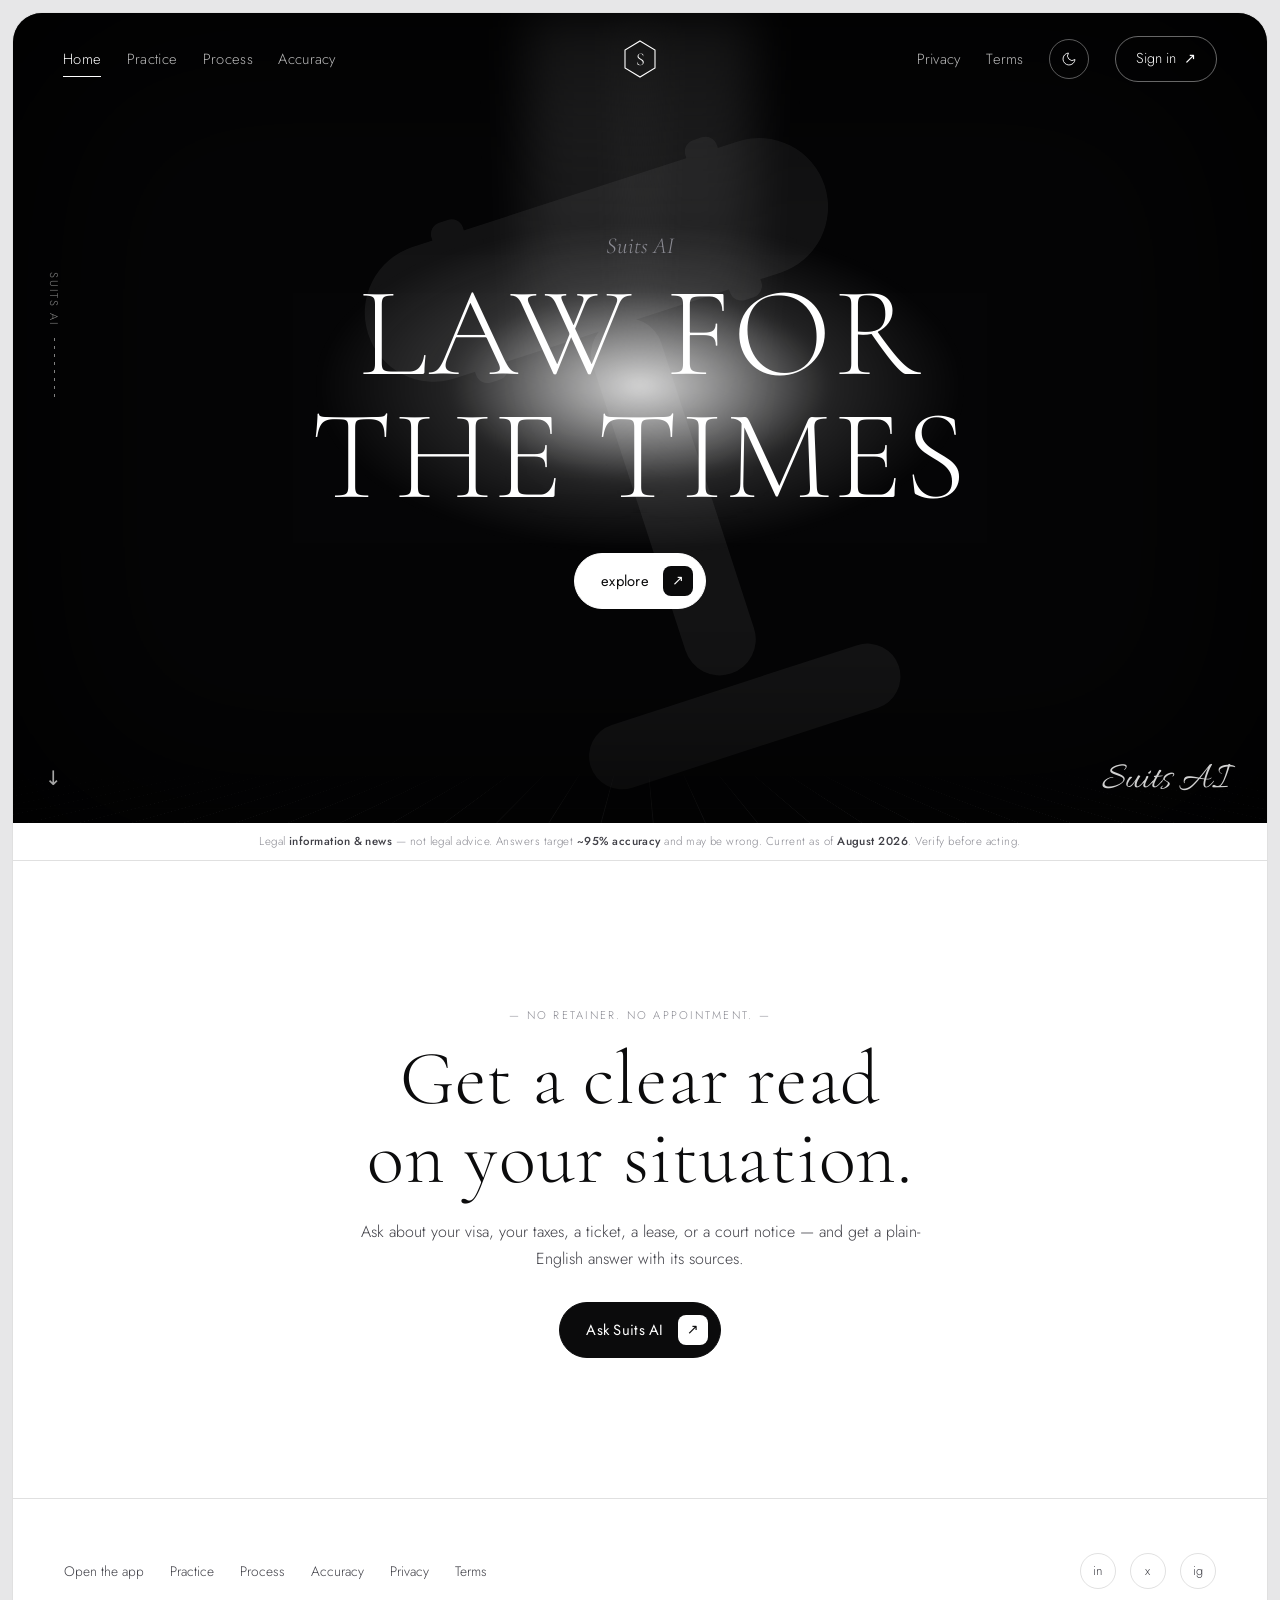
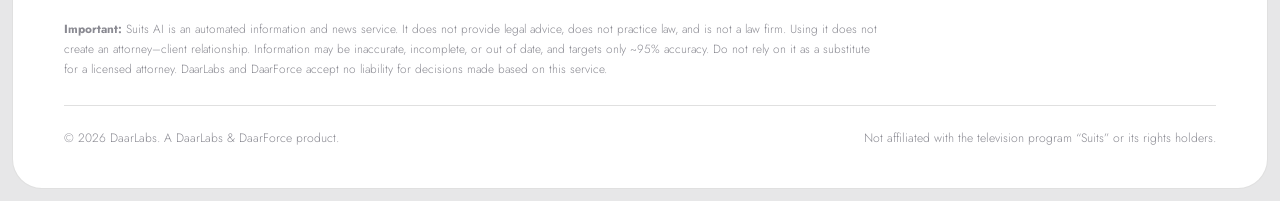
==== commit a0dd098f: "Rewired backend to live pages. Added history tracking" ====
--- a/web/index.html
+++ b/web/index.html
@@ -11,48 +11,27 @@
 <body>
 <div class="frame">
 
-  <!-- Hero (cinematic, always dark) with overlaid nav -->
   <header class="hero">
+    <div id="site-nav" data-variant="over"></div>
+
     <div class="hero-beam l"></div>
     <div class="hero-beam r"></div>
+    <svg class="hammer" viewBox="0 0 240 260" aria-hidden="true">
+      <rect x="40" y="60" width="160" height="46" rx="23" fill="currentColor"/>
+      <rect x="70" y="55" width="11" height="56" rx="4" fill="currentColor"/>
+      <rect x="159" y="55" width="11" height="56" rx="4" fill="currentColor"/>
+      <rect x="108" y="104" width="24" height="124" rx="12" fill="currentColor"/>
+      <rect x="66" y="232" width="108" height="22" rx="11" fill="currentColor"/>
+    </svg>
     <div class="hero-glow"></div>
     <div class="hero-floor"></div>
     <div class="hero-vignette"></div>
 
-    <nav class="nav over">
-      <div class="nav-inner">
-        <div class="nav-group left">
-          <a class="link" href="#top">Home</a>
-          <a class="link" href="#categories">Practice</a>
-          <a class="link" href="#how">Process</a>
-          <a class="link" href="#accuracy">Accuracy</a>
-        </div>
-        <a class="monogram" href="index.html" aria-label="Suits AI home">
-          <svg viewBox="0 0 40 40" fill="none" stroke="currentColor" stroke-width="1.1">
-            <path d="M20 2 L35 11 V29 L20 38 L5 29 V11 Z"/>
-            <text x="20" y="26" text-anchor="middle" font-family="Cormorant Garamond, serif" font-size="18" fill="currentColor" stroke="none">S</text>
-          </svg>
-        </a>
-        <div class="nav-group right">
-          <a class="link" href="privacy.html">Privacy</a>
-          <a class="link" href="disclaimer.html">Terms</a>
-          <button class="theme-toggle" onclick="toggleTheme()" aria-label="Toggle light or dark mode">
-            <svg class="moon" width="17" height="17" viewBox="0 0 24 24" fill="none" stroke="currentColor" stroke-width="1.4"><path d="M21 12.8A9 9 0 1 1 11.2 3a7 7 0 0 0 9.8 9.8z"/></svg>
-            <svg class="sun" width="17" height="17" viewBox="0 0 24 24" fill="none" stroke="currentColor" stroke-width="1.4"><circle cx="12" cy="12" r="4.2"/><path d="M12 2v2M12 20v2M2 12h2M20 12h2M4.9 4.9l1.4 1.4M17.7 17.7l1.4 1.4M19.1 4.9l-1.4 1.4M6.3 17.7l-1.4 1.4"/></svg>
-          </button>
-          <a class="signin" href="chat.html">Sign in <span>&#8599;</span></a>
-        </div>
-      </div>
-    </nav>
+    <div class="side-label"><span class="txt">Suits&nbsp;AI</span><span class="dots"></span></div>
 
-    <div class="side-label">
-      <span class="txt">Suits&nbsp;AI</span>
-      <span class="dots"></span>
-    </div>
-
-    <div class="hero-content" id="top">
+    <div class="hero-content">
       <span class="kicker">Suits AI</span>
-      <h1><span class="thin">Law for</span><br>the times</h1>
+      <h1>Law for<br>the times</h1>
       <a class="btn on-dark" href="chat.html">explore <span class="arw">&#8599;</span></a>
     </div>
 
@@ -60,95 +39,21 @@
     <div class="signature">Suits&nbsp;AI</div>
   </header>
 
-  <!-- Disclaimer ribbon -->
   <div class="ribbon">
     Legal <b>information &amp; news</b> — not legal advice. Answers target <b>~95% accuracy</b> and may be wrong. Current as of <b>August&nbsp;2026</b>. Verify before acting.
   </div>
 
-  <!-- Practice areas -->
-  <section class="pad" id="categories">
-    <div class="wrap">
-      <div class="section-head">
-        <span class="sec-label">— Practice —</span>
-        <h2>One counsel, many matters.</h2>
-        <p class="lead">A deliberate generalist — broad and genuinely useful across the questions people actually face — deepening in each area over time.</p>
-      </div>
-      <div class="cats">
-        <div class="cat"><div class="num">01</div><h3>Immigration</h3><p>F-1, OPT/CPT, H-1B, H-4, green cards, status changes, study &amp; work rules.</p></div>
-        <div class="cat"><div class="num">02</div><h3>Taxes</h3><p>Resident vs. non-resident, filing status, and the forms and documents you likely need.</p></div>
-        <div class="cat"><div class="num">03</div><h3>Traffic</h3><p>Tickets, citations, whether a stop or fine was proper, and how to contest it.</p></div>
-        <div class="cat"><div class="num">04</div><h3>Housing</h3><p>Leases, deposits, repairs, notices, and tenant-rights basics by state.</p></div>
-        <div class="cat"><div class="num">05</div><h3>Small Claims</h3><p>Disputes, demand letters, filing thresholds, and what to expect.</p></div>
-        <div class="cat"><div class="num">06</div><h3>Employment</h3><p>Work authorization, contracts, and wage-and-hour basics.</p></div>
-        <div class="cat"><div class="num">07</div><h3>Consumer</h3><p>Refunds, warranties, and everyday agreements and your rights.</p></div>
-        <div class="cat"><div class="num">08</div><h3>Legal News</h3><p>Plain-English updates when laws and policies that affect you change.</p></div>
-      </div>
-    </div>
-  </section>
-
-  <!-- Process / workflow -->
-  <section class="pad workflow" id="how">
-    <div class="wrap">
-      <div class="section-head">
-        <span class="sec-label">— Process —</span>
-        <h2>Retrieve the law. Cite the source.</h2>
-        <p class="lead">Every answer is grounded in current primary sources, dated, and honest about its own limits.</p>
-      </div>
-      <div class="flow-line"></div>
-      <div class="flow">
-        <div class="flow-step"><span class="dot"></span><h3>Your situation</h3><p>Describe your case — visa type, your state, the notice you received.</p></div>
-        <div class="flow-step"><span class="dot"></span><h3>Current law</h3><p>It reads statutes, regulations, and case law, refreshed on a regular scan schedule.</p></div>
-        <div class="flow-step"><span class="dot"></span><h3>Cited answer</h3><p>Plain English, with sources, a confidence signal, and an "as of" date.</p></div>
-        <div class="flow-step"><span class="dot"></span><h3>Honest limits</h3><p>When stakes are high, it says so and points you to a licensed attorney.</p></div>
-      </div>
-    </div>
-  </section>
-
-  <!-- Accuracy -->
-  <section class="pad" id="accuracy">
-    <div class="wrap">
-      <div class="callout">
-        <span class="sec-label">— The honest part —</span>
-        <h3>We aim for ~95%. One in twenty answers may be wrong.</h3>
-        <p>Suits AI is an information and news tool, not a lawyer and not a substitute for one. Even leading legal-research AIs get a meaningful share of answers wrong, so we build for honesty over false confidence: every answer is cited, dated, and marked with how sure the system is. Treat it as an exceptionally well-read starting point — then verify anything important before you act. Nothing here creates an attorney–client relationship.</p>
-      </div>
-    </div>
-  </section>
-
-  <!-- CTA -->
   <section class="cta-band">
     <div class="wrap">
       <span class="sec-label">— No retainer. No appointment. —</span>
       <h2>Get a clear read<br>on your situation.</h2>
+      <p class="lead" style="max-width:560px;margin:0 auto 30px;">Ask about your visa, your taxes, a ticket, a lease, or a court notice — and get a plain-English answer with its sources.</p>
       <a class="btn" href="chat.html">Ask Suits AI <span class="arw">&#8599;</span></a>
     </div>
   </section>
 
-  <!-- Footer -->
-  <footer>
-    <div class="wrap">
-      <div class="foot-top">
-        <div class="foot-links">
-          <a href="chat.html">Open the app</a>
-          <a href="#categories">Practice</a>
-          <a href="#how">Process</a>
-          <a href="privacy.html">Privacy</a>
-          <a href="disclaimer.html">Terms</a>
-        </div>
-        <div class="socials">
-          <a href="#" aria-label="LinkedIn">in</a>
-          <a href="#" aria-label="X">x</a>
-          <a href="#" aria-label="Instagram">ig</a>
-        </div>
-      </div>
-      <p class="foot-disclaimer"><b>Important:</b> Suits AI is an automated information and news service. It does not provide legal advice, does not practice law, and is not a law firm. Using it does not create an attorney–client relationship. Information may be inaccurate, incomplete, or out of date, and targets only ~95% accuracy. Do not rely on it as a substitute for a licensed attorney. DaarLabs and DaarForce accept no liability for decisions made based on this service.</p>
-      <div class="foot-bottom">
-        <span>© 2026 DaarLabs. A DaarLabs &amp; DaarForce product.</span>
-        <span>Not affiliated with the television program “Suits” or its rights holders.</span>
-      </div>
-    </div>
-  </footer>
-
+  <div id="site-footer"></div>
 </div>
+<script src="components.js"></script>
 </body>
 </html>
--- a/web/styles.css
+++ b/web/styles.css
@@ -1,7 +1,7 @@
 /* ===========================================================
    Suits AI — Monochrome Luxury Design System
    Black / white, editorial serif, rounded frame, pill CTAs.
-   Full light + dark support via [data-theme].
+   Full light + dark support, full-bleed responsive, no scrollbars.
    =========================================================== */
 
 @import url('https://fonts.googleapis.com/css2?family=Cormorant+Garamond:ital,wght@0,300;0,400;0,500;0,600;1,400&family=Jost:wght@300;400;500;600&family=Allura&display=swap');
@@ -9,345 +9,242 @@
 /* ---------- Theme tokens ---------- */
 :root,
 [data-theme="dark"] {
-  --bg:        #000000;
-  --frame:     #0a0a0b;
-  --surface:   #101012;
-  --surface-2: #17171a;
-  --text:      #f4f4f5;
-  --text-2:    #a1a1aa;
-  --muted:     #6b6b73;
-  --line:      rgba(255,255,255,0.12);
-  --line-2:    rgba(255,255,255,0.22);
-  --pill-bg:   #ffffff;
-  --pill-fg:   #0a0a0b;
-  --pill-bd:   #ffffff;
-  --field:     #0e0e10;
-  --card:      #111113;
+  --bg:#000; --frame:#0a0a0b; --surface:#101012; --surface-2:#17171a;
+  --text:#f4f4f5; --text-2:#a1a1aa; --muted:#6b6b73;
+  --line:rgba(255,255,255,.12); --line-2:rgba(255,255,255,.22);
+  --pill-bg:#fff; --pill-fg:#0a0a0b; --pill-bd:#fff; --field:#0e0e10; --card:#111113;
 }
 [data-theme="light"] {
-  --bg:        #e7e7e8;
-  --frame:     #ffffff;
-  --surface:   #f6f6f7;
-  --surface-2: #efeff1;
-  --text:      #0b0b0c;
-  --text-2:    #3f3f46;
-  --muted:     #8a8a92;
-  --line:      rgba(0,0,0,0.12);
-  --line-2:    rgba(0,0,0,0.24);
-  --pill-bg:   #0b0b0c;
-  --pill-fg:   #ffffff;
-  --pill-bd:   #0b0b0c;
-  --field:     #ffffff;
-  --card:      #ffffff;
-}
-
-/* Hero stays cinematically dark in BOTH modes */
+  --bg:#e7e7e8; --frame:#fff; --surface:#f6f6f7; --surface-2:#efeff1;
+  --text:#0b0b0c; --text-2:#3f3f46; --muted:#8a8a92;
+  --line:rgba(0,0,0,.12); --line-2:rgba(0,0,0,.24);
+  --pill-bg:#0b0b0c; --pill-fg:#fff; --pill-bd:#0b0b0c; --field:#fff; --card:#fff;
+}
 :root {
-  --hero-bg:   #050506;
-  --hero-text: #f4f4f5;
-  --hero-dim:  #8b8b93;
-  --font-serif: 'Cormorant Garamond', Georgia, serif;
-  --font-sans:  'Jost', system-ui, -apple-system, sans-serif;
-  --font-script:'Allura', cursive;
-  --frame-radius: 30px;
-  --maxw: 1300px;
-}
-
-* { box-sizing: border-box; margin: 0; padding: 0; }
-html { scroll-behavior: smooth; }
+  --hero-bg:#050506; --hero-text:#f4f4f5; --hero-dim:#8b8b93;
+  --font-serif:'Cormorant Garamond',Georgia,serif;
+  --font-sans:'Jost',system-ui,-apple-system,sans-serif;
+  --font-script:'Allura',cursive;
+  --frame-radius:30px; --maxw:1640px;
+}
+
+* { box-sizing:border-box; margin:0; padding:0; }
+html { scroll-behavior:smooth; scrollbar-width:none; -ms-overflow-style:none; }
+/* ---- hide scrollbars everywhere (scroll still works) ---- */
+*::-webkit-scrollbar { width:0; height:0; display:none; }
+* { scrollbar-width:none; }
 
 body {
-  font-family: var(--font-sans);
-  background: var(--bg);
-  color: var(--text);
-  font-weight: 300;
-  line-height: 1.65;
-  -webkit-font-smoothing: antialiased;
-  transition: background .4s ease, color .4s ease;
-}
-a { color: inherit; text-decoration: none; }
-svg { display: block; }
+  font-family:var(--font-sans); background:var(--bg); color:var(--text);
+  font-weight:300; line-height:1.65; -webkit-font-smoothing:antialiased;
+  transition:background .4s ease, color .4s ease;
+}
+a { color:inherit; text-decoration:none; }
+svg { display:block; }
 
 /* ---------- Rounded page frame ---------- */
 .frame {
-  position: relative;
-  margin: 12px;
-  min-height: calc(100vh - 24px);
-  background: var(--frame);
-  border: 1px solid var(--line);
-  border-radius: var(--frame-radius);
-  overflow: hidden;
-  transition: background .4s ease, border-color .4s ease;
-}
-.wrap { width: 100%; max-width: var(--maxw); margin: 0 auto; padding: 0 40px; }
+  position:relative; margin:12px; min-height:calc(100vh - 24px);
+  background:var(--frame); border:1px solid var(--line);
+  border-radius:var(--frame-radius); overflow:hidden;
+  transition:background .4s ease, border-color .4s ease;
+}
+.wrap { width:100%; max-width:var(--maxw); margin:0 auto; padding:0 clamp(22px,4vw,80px); }
 
 /* ---------- Typography ---------- */
-h1, h2, h3, .serif { font-family: var(--font-serif); font-weight: 400; letter-spacing: 0.01em; }
-.eyebrow {
-  font-family: var(--font-sans); font-weight: 400;
-  font-size: 11px; letter-spacing: 0.34em; text-transform: uppercase;
-  color: var(--muted);
-}
-.lead { color: var(--text-2); font-weight: 300; font-size: 1.05rem; }
+h1,h2,h3,.serif { font-family:var(--font-serif); font-weight:400; letter-spacing:.01em; }
+.eyebrow { font-size:11px; letter-spacing:.34em; text-transform:uppercase; color:var(--muted); }
+.lead { color:var(--text-2); font-weight:300; font-size:clamp(1rem,1.2vw,1.15rem); }
 
 /* ---------- Pill buttons ---------- */
 .btn {
-  display: inline-flex; align-items: center; gap: 14px;
-  font-family: var(--font-sans); font-weight: 400; font-size: 0.92rem;
-  padding: 12px 12px 12px 26px; border-radius: 100px;
-  border: 1px solid var(--pill-bd); background: var(--pill-bg); color: var(--pill-fg);
-  cursor: pointer; transition: transform .2s ease, opacity .2s ease; letter-spacing: 0.02em;
-}
-.btn .arw {
-  width: 30px; height: 30px; border-radius: 8px; flex-shrink: 0;
-  display: grid; place-items: center; background: var(--pill-fg); color: var(--pill-bg);
-  font-size: 14px;
-}
-.btn:hover { transform: translateY(-1px); }
-.btn.outline {
-  background: transparent; color: var(--text); border-color: var(--line-2);
-  padding: 12px 22px;
-}
-.btn.outline:hover { border-color: var(--text); }
-/* button on the dark hero */
+  display:inline-flex; align-items:center; gap:14px;
+  font-family:var(--font-sans); font-weight:400; font-size:.92rem;
+  padding:12px 12px 12px 26px; border-radius:100px;
+  border:1px solid var(--pill-bd); background:var(--pill-bg); color:var(--pill-fg);
+  cursor:pointer; transition:transform .2s ease, opacity .2s ease; letter-spacing:.02em;
+}
+.btn .arw { width:30px; height:30px; border-radius:8px; flex-shrink:0; display:grid; place-items:center; background:var(--pill-fg); color:var(--pill-bg); font-size:14px; }
+.btn:hover { transform:translateY(-1px); }
+.btn.outline { background:transparent; color:var(--text); border-color:var(--line-2); padding:12px 22px; }
+.btn.outline:hover { border-color:var(--text); }
 .btn.on-dark { background:#fff; color:#0a0a0b; border-color:#fff; }
 .btn.on-dark .arw { background:#0a0a0b; color:#fff; }
-.btn.ghost-dark { background:transparent; color:#f4f4f5; border-color:rgba(255,255,255,.35); padding:12px 22px; }
 
 /* ---------- Theme toggle ---------- */
-.theme-toggle {
-  width: 40px; height: 40px; border-radius: 50%;
-  border: 1px solid var(--line-2); background: transparent; color: var(--text);
-  cursor: pointer; display: grid; place-items: center; transition: all .2s ease;
-}
-.theme-toggle:hover { border-color: var(--text); }
-.theme-toggle .sun { display: none; }
-.theme-toggle .moon { display: block; }
-[data-theme="light"] .theme-toggle .sun { display: block; }
-[data-theme="light"] .theme-toggle .moon { display: none; }
-/* toggle sitting on the dark hero */
-.nav.over .theme-toggle { border-color: rgba(255,255,255,.35); color:#f4f4f5; }
+.theme-toggle { width:40px; height:40px; border-radius:50%; border:1px solid var(--line-2); background:transparent; color:var(--text); cursor:pointer; display:grid; place-items:center; transition:all .2s ease; flex-shrink:0; }
+.theme-toggle:hover { border-color:var(--text); }
+.theme-toggle .sun { display:none; } .theme-toggle .moon { display:block; }
+[data-theme="light"] .theme-toggle .sun { display:block; } [data-theme="light"] .theme-toggle .moon { display:none; }
+.nav.over .theme-toggle { border-color:rgba(255,255,255,.35); color:#f4f4f5; }
 .nav.over .theme-toggle .sun { display:none; } .nav.over .theme-toggle .moon { display:block; }
 
-/* ---------- Nav (split, centered monogram) ---------- */
-.nav { position: relative; z-index: 20; padding: 22px 40px; }
-.nav-inner { display: grid; grid-template-columns: 1fr auto 1fr; align-items: center; gap: 20px; }
-.nav-group { display: flex; align-items: center; gap: 30px; }
-.nav-group.right { justify-content: flex-end; }
-.nav a.link { font-size: 0.92rem; font-weight: 300; color: var(--text-2); transition: color .18s; letter-spacing: 0.02em; }
-.nav a.link:hover { color: var(--text); }
-.monogram {
-  width: 52px; height: 52px; display: grid; place-items: center;
-  font-family: var(--font-serif); font-weight: 500; font-size: 1.15rem; letter-spacing: 0.04em;
-  color: var(--text);
-}
-.monogram svg { width: 40px; height: 40px; }
-
-/* Nav overlaid on the dark hero */
-.nav.over { position: absolute; top: 0; left: 0; right: 0; }
-.nav.over a.link { color: rgba(255,255,255,0.72); }
-.nav.over a.link:hover { color: #fff; }
-.nav.over .monogram { color: #fff; }
-.nav.over .signin { color:#fff; border-color: rgba(255,255,255,.4); }
-
-.signin {
-  display: inline-flex; align-items: center; gap: 8px;
-  padding: 10px 20px; border: 1px solid var(--line-2); border-radius: 100px;
-  font-size: 0.9rem; color: var(--text); transition: all .2s ease;
-}
-.signin:hover { border-color: var(--text); }
-
-/* ---------- Disclaimer ribbon ---------- */
-.ribbon {
-  text-align: center; font-size: 0.72rem; letter-spacing: 0.04em;
-  color: var(--muted); padding: 9px 20px; border-bottom: 1px solid var(--line);
-}
-.ribbon b { color: var(--text-2); font-weight: 500; }
-.nav.over + .ribbon { border: 0; }
-
-/* ---------- Hero (cinematic, always dark) ---------- */
-.hero {
-  position: relative; overflow: hidden;
-  background: var(--hero-bg); color: var(--hero-text);
-  height: clamp(560px, 82vh, 860px);
-}
-.hero-floor {
-  position: absolute; left: 50%; bottom: -2%; width: 340%; height: 62%;
-  transform: translateX(-50%) perspective(560px) rotateX(74deg);
-  transform-origin: bottom center;
-  background-image:
-    linear-gradient(rgba(255,255,255,0.10) 1px, transparent 1px),
-    linear-gradient(90deg, rgba(255,255,255,0.10) 1px, transparent 1px);
-  background-size: 58px 58px;
-  -webkit-mask-image: linear-gradient(to top, #000 20%, transparent 85%);
-          mask-image: linear-gradient(to top, #000 20%, transparent 85%);
-}
-.hero-glow {
-  position: absolute; left: 50%; top: 46%; transform: translate(-50%,-50%);
-  width: 620px; height: 380px;
-  background: radial-gradient(ellipse at center, rgba(255,255,255,0.85), rgba(255,255,255,0.12) 42%, transparent 72%);
-  filter: blur(6px); pointer-events: none;
-}
-.hero-beam {
-  position: absolute; top: 0; bottom: 38%; width: 120px;
-  background: linear-gradient(to bottom, rgba(255,255,255,0.14), transparent);
-  filter: blur(24px);
-}
-.hero-beam.l { left: 41%; } .hero-beam.r { right: 41%; }
-.hero-vignette { position: absolute; inset: 0; box-shadow: inset 0 0 200px 40px rgba(0,0,0,0.85); pointer-events: none; }
-
-.hero-content {
-  position: absolute; inset: 0; z-index: 5;
-  display: flex; flex-direction: column; align-items: center; justify-content: center;
-  text-align: center; padding: 0 24px;
-}
-.hero-content .kicker { font-family: var(--font-serif); font-style: italic; font-size: 1.5rem; color: var(--hero-dim); margin-bottom: -6px; }
-.hero-content h1 {
-  font-size: clamp(3rem, 9vw, 7rem); line-height: 0.98; font-weight: 300;
-  letter-spacing: 0.02em; text-transform: uppercase; color: #fff; margin: 6px 0 30px;
-}
-.hero-content h1 .thin { font-weight: 300; }
-
-/* side label */
-.side-label {
-  position: absolute; left: 34px; top: 30%; z-index: 6;
-  display: flex; flex-direction: column; align-items: center; gap: 12px;
-  color: rgba(255,255,255,0.55); font-size: 0.72rem; letter-spacing: 0.18em;
-}
-.side-label .txt { writing-mode: vertical-rl; text-transform: uppercase; }
-.side-label .dots { width: 1px; height: 60px; background: repeating-linear-gradient(to bottom, rgba(255,255,255,.5) 0 3px, transparent 3px 8px); }
-
-/* scroll cue + signature */
-.scroll-cue {
-  position: absolute; left: 34px; bottom: 30px; z-index: 6;
-  color: rgba(255,255,255,0.65); font-size: 20px;
-  animation: bob 2.4s ease-in-out infinite;
-}
+/* ---------- Nav ---------- */
+.nav { position:relative; z-index:30; padding:20px clamp(22px,4vw,50px); }
+.nav-inner { display:grid; grid-template-columns:1fr auto 1fr; align-items:center; gap:20px; }
+.nav-group { display:flex; align-items:center; gap:clamp(16px,2vw,32px); }
+.nav-group.right { justify-content:flex-end; }
+.nav a.link { font-size:.92rem; font-weight:300; color:var(--text-2); transition:color .18s; letter-spacing:.02em; position:relative; }
+.nav a.link:hover { color:var(--text); }
+.nav a.link.is-active { color:var(--text); }
+.nav a.link.is-active::after { content:""; position:absolute; left:0; right:0; bottom:-6px; height:1px; background:currentColor; }
+.monogram { width:52px; height:52px; display:grid; place-items:center; color:var(--text); }
+.monogram svg { width:40px; height:40px; }
+.nav.over { position:absolute; top:0; left:0; right:0; }
+.nav.over a.link { color:rgba(255,255,255,.72); }
+.nav.over a.link:hover, .nav.over a.link.is-active { color:#fff; }
+.nav.over .monogram { color:#fff; }
+.nav.over .signin { color:#fff; border-color:rgba(255,255,255,.4); }
+.signin { display:inline-flex; align-items:center; gap:8px; padding:10px 20px; border:1px solid var(--line-2); border-radius:100px; font-size:.9rem; color:var(--text); transition:all .2s ease; white-space:nowrap; }
+.signin:hover { border-color:var(--text); }
+
+/* burger + mobile menu */
+.nav-burger { display:none; width:42px; height:42px; border-radius:50%; border:1px solid var(--line-2); background:transparent; color:var(--text); cursor:pointer; align-items:center; justify-content:center; }
+.nav.over .nav-burger { color:#fff; border-color:rgba(255,255,255,.4); }
+.nav-mobile { display:none; }
+
+/* ---------- Ribbon ---------- */
+.ribbon { text-align:center; font-size:.72rem; letter-spacing:.04em; color:var(--muted); padding:9px clamp(22px,4vw,40px); border-bottom:1px solid var(--line); }
+.ribbon b { color:var(--text-2); font-weight:500; }
+.nav.over + .ribbon { border:0; }
+
+/* ---------- Hero ---------- */
+.hero { position:relative; overflow:hidden; background:var(--hero-bg); color:var(--hero-text); min-height:clamp(560px,90vh,1100px); display:flex; flex-direction:column; }
+.hammer { position:absolute; left:50%; top:47%; transform:translate(-50%,-50%) rotate(-18deg); width:min(64vw,720px); color:#fff; opacity:.06; z-index:1; pointer-events:none; animation:float 7s ease-in-out infinite; }
+@keyframes float {
+  0%,100% { transform:translate(-50%,-50%) translateY(0) rotate(-18deg); }
+  50%     { transform:translate(-50%,-50%) translateY(-26px) rotate(-13deg); }
+}
+.hero-floor { position:absolute; left:50%; bottom:-2%; width:340%; height:60%; transform:translateX(-50%) perspective(560px) rotateX(74deg); transform-origin:bottom center; z-index:1;
+  background-image:linear-gradient(rgba(255,255,255,.10) 1px,transparent 1px),linear-gradient(90deg,rgba(255,255,255,.10) 1px,transparent 1px);
+  background-size:58px 58px; -webkit-mask-image:linear-gradient(to top,#000 20%,transparent 85%); mask-image:linear-gradient(to top,#000 20%,transparent 85%); }
+.hero-glow { position:absolute; left:50%; top:46%; transform:translate(-50%,-50%); width:min(60vw,640px); height:40%; z-index:2;
+  background:radial-gradient(ellipse at center,rgba(255,255,255,.82),rgba(255,255,255,.12) 42%,transparent 72%); filter:blur(6px); pointer-events:none; }
+.hero-beam { position:absolute; top:0; bottom:38%; width:120px; z-index:1; background:linear-gradient(to bottom,rgba(255,255,255,.14),transparent); filter:blur(24px); }
+.hero-beam.l { left:41%; } .hero-beam.r { right:41%; }
+.hero-vignette { position:absolute; inset:0; z-index:2; box-shadow:inset 0 0 200px 40px rgba(0,0,0,.85); pointer-events:none; }
+.hero-content { position:relative; z-index:5; margin:auto; text-align:center; padding:0 24px; }
+.hero-content .kicker { font-family:var(--font-serif); font-style:italic; font-size:clamp(1.1rem,1.8vw,1.6rem); color:var(--hero-dim); }
+.hero-content h1 { font-size:clamp(3rem,10vw,9rem); line-height:.96; font-weight:300; letter-spacing:.02em; text-transform:uppercase; color:#fff; margin:8px 0 34px; }
+.side-label { position:absolute; left:clamp(16px,2.5vw,40px); top:32%; z-index:6; display:flex; flex-direction:column; align-items:center; gap:12px; color:rgba(255,255,255,.5); font-size:.7rem; letter-spacing:.18em; }
+.side-label .txt { writing-mode:vertical-rl; text-transform:uppercase; }
+.side-label .dots { width:1px; height:60px; background:repeating-linear-gradient(to bottom,rgba(255,255,255,.5) 0 3px,transparent 3px 8px); }
+.scroll-cue { position:absolute; left:clamp(16px,2.5vw,40px); bottom:28px; z-index:6; color:rgba(255,255,255,.65); font-size:20px; animation:bob 2.4s ease-in-out infinite; }
 @keyframes bob { 0%,100%{transform:translateY(0)} 50%{transform:translateY(6px)} }
-.signature {
-  position: absolute; right: 44px; bottom: 26px; z-index: 6;
-  font-family: var(--font-script); font-size: 2.6rem; color: rgba(255,255,255,0.82); line-height: 1;
-}
+.signature { position:absolute; right:clamp(20px,3vw,48px); bottom:24px; z-index:6; font-family:var(--font-script); font-size:clamp(1.8rem,3vw,2.8rem); color:rgba(255,255,255,.82); line-height:1; }
+
+/* ---------- Page header (subpages) ---------- */
+.page-head { text-align:center; padding:clamp(64px,11vh,150px) 0 30px; position:relative; }
+.page-head .back { position:absolute; left:clamp(22px,4vw,50px); top:clamp(30px,5vh,60px); font-size:.85rem; color:var(--text-2); border:1px solid var(--line-2); border-radius:100px; padding:8px 16px; cursor:pointer; background:transparent; }
+.page-head .back:hover { border-color:var(--text); color:var(--text); }
+.page-head h1 { font-size:clamp(2.6rem,7vw,5.5rem); font-weight:300; line-height:1; margin:14px 0 12px; }
+.page-head .lead { max-width:600px; margin:0 auto; }
 
 /* ---------- Sections ---------- */
-section.pad { padding: 100px 0; position: relative; }
-.sec-label {
-  display: inline-flex; align-items: center; gap: 8px;
-  font-size: 0.7rem; letter-spacing: 0.2em; text-transform: uppercase; color: var(--muted); margin-bottom: 18px;
-}
-.section-head { text-align: center; max-width: 720px; margin: 0 auto 60px; }
-.section-head h2 { font-size: clamp(2.4rem, 5vw, 3.8rem); font-weight: 300; line-height: 1.05; margin-bottom: 14px; }
-.section-head .lead { max-width: 540px; margin: 0 auto; }
-
-/* Category / service cards */
-.cats { display: grid; grid-template-columns: repeat(4, 1fr); gap: 14px; }
-.cat {
-  background: var(--surface); border: 1px solid var(--line); border-radius: 18px;
-  padding: 30px 24px; transition: all .25s ease; min-height: 190px;
-  display: flex; flex-direction: column;
-}
-.cat:hover { border-color: var(--line-2); transform: translateY(-4px); }
-.cat .num { font-family: var(--font-serif); font-size: 1.1rem; color: var(--muted); margin-bottom: auto; }
-.cat h3 { font-family: var(--font-serif); font-size: 1.5rem; font-weight: 400; margin: 30px 0 8px; }
-.cat p { font-size: 0.86rem; color: var(--text-2); font-weight: 300; line-height: 1.55; }
-
-/* Workflow / process */
-.workflow { background: var(--surface); border-top: 1px solid var(--line); border-bottom: 1px solid var(--line); }
-.flow { display: grid; grid-template-columns: repeat(4, 1fr); gap: 30px; margin-top: 20px; }
-.flow-step { text-align: center; position: relative; padding-top: 40px; }
-.flow-step .dot { position: absolute; top: 0; left: 50%; transform: translateX(-50%); width: 12px; height: 12px; border-radius: 50%; border: 1px solid var(--line-2); background: var(--frame); }
-.flow-line { height: 1px; background: var(--line); position: relative; top: 6px; margin: 0 12%; }
-.flow-step h3 { font-family: var(--font-serif); font-size: 1.25rem; font-weight: 400; margin-bottom: 6px; }
-.flow-step p { font-size: 0.84rem; color: var(--text-2); font-weight: 300; }
-
-/* Trust / testimonial-style card */
-.trust-card {
-  max-width: 760px; margin: 0 auto; background: var(--card); border: 1px solid var(--line);
-  border-radius: 22px; padding: 40px 44px; text-align: left;
-}
-.trust-card .q { font-family: var(--font-serif); font-size: 1.6rem; font-weight: 400; line-height: 1.4; }
-.trust-card .meta { display: flex; align-items: center; gap: 14px; margin-top: 26px; }
-.trust-card .meta .r { color: var(--text); letter-spacing: 2px; }
-.trust-card .meta .m { font-size: 0.82rem; color: var(--muted); }
+section.pad { padding:clamp(64px,9vw,120px) 0; position:relative; }
+.sec-label { display:inline-block; font-size:.7rem; letter-spacing:.2em; text-transform:uppercase; color:var(--muted); margin-bottom:16px; }
+.section-head { text-align:center; max-width:780px; margin:0 auto clamp(40px,6vw,64px); }
+.section-head h2 { font-size:clamp(2.2rem,5vw,4rem); font-weight:300; line-height:1.05; margin-bottom:14px; }
+.section-head .lead { max-width:560px; margin:0 auto; }
+
+/* Cards — auto-fit fills all available width */
+.cats { display:grid; grid-template-columns:repeat(auto-fit,minmax(240px,1fr)); gap:16px; }
+.cat { background:var(--surface); border:1px solid var(--line); border-radius:18px; padding:32px 26px; transition:all .25s ease; min-height:210px; display:flex; flex-direction:column; }
+.cat:hover { border-color:var(--line-2); transform:translateY(-4px); }
+.cat .num { font-family:var(--font-serif); font-size:1.1rem; color:var(--muted); margin-bottom:auto; }
+.cat h3 { font-family:var(--font-serif); font-size:1.6rem; font-weight:400; margin:34px 0 8px; }
+.cat p { font-size:.9rem; color:var(--text-2); font-weight:300; line-height:1.55; }
+
+/* Workflow */
+.workflow { background:var(--surface); border-top:1px solid var(--line); border-bottom:1px solid var(--line); }
+.flow { display:grid; grid-template-columns:repeat(auto-fit,minmax(210px,1fr)); gap:30px; margin-top:20px; }
+.flow-line { height:1px; background:var(--line); margin:0 12%; }
+.flow-step { text-align:center; position:relative; padding-top:40px; }
+.flow-step .dot { position:absolute; top:-6px; left:50%; transform:translateX(-50%); width:12px; height:12px; border-radius:50%; border:1px solid var(--line-2); background:var(--frame); }
+.flow-step h3 { font-family:var(--font-serif); font-size:1.3rem; font-weight:400; margin-bottom:6px; }
+.flow-step p { font-size:.88rem; color:var(--text-2); font-weight:300; }
 
 /* Accuracy callout */
-.callout {
-  max-width: 860px; margin: 0 auto; text-align: center;
-  border: 1px solid var(--line); border-radius: 22px; padding: 46px 44px; background: var(--surface);
-}
-.callout h3 { font-size: 2rem; font-weight: 300; margin: 12px 0 14px; }
-.callout p { color: var(--text-2); font-weight: 300; max-width: 620px; margin: 0 auto; }
-
-/* CTA band */
-.cta-band { text-align: center; padding: 120px 0; }
-.cta-band h2 { font-size: clamp(2.6rem, 6vw, 4.6rem); font-weight: 300; margin-bottom: 20px; }
+.callout { max-width:900px; margin:0 auto; text-align:center; border:1px solid var(--line); border-radius:22px; padding:clamp(34px,5vw,56px); background:var(--surface); }
+.callout h3 { font-size:clamp(1.6rem,3.4vw,2.2rem); font-weight:300; margin:12px 0 16px; }
+.callout p { color:var(--text-2); font-weight:300; max-width:640px; margin:0 auto; }
+
+/* CTA */
+.cta-band { text-align:center; padding:clamp(80px,12vw,140px) 0; }
+.cta-band h2 { font-size:clamp(2.4rem,6vw,5rem); font-weight:300; margin-bottom:22px; line-height:1.02; }
 
 /* ---------- Footer ---------- */
-footer { border-top: 1px solid var(--line); padding: 54px 0 40px; }
-.foot-top { display: flex; align-items: center; justify-content: space-between; gap: 20px; flex-wrap: wrap; margin-bottom: 30px; }
-.foot-links { display: flex; gap: 26px; flex-wrap: wrap; }
-.foot-links a { font-size: 0.86rem; color: var(--text-2); }
-.foot-links a:hover { color: var(--text); }
-.socials { display: flex; gap: 14px; }
-.socials a { width: 36px; height: 36px; border: 1px solid var(--line); border-radius: 50%; display: grid; place-items: center; color: var(--text-2); }
-.socials a:hover { border-color: var(--text); color: var(--text); }
-.foot-disclaimer { font-size: 0.74rem; color: var(--muted); font-weight: 300; line-height: 1.7; max-width: 780px; margin-top: 8px; }
-.foot-bottom { border-top: 1px solid var(--line); padding-top: 22px; margin-top: 26px; display: flex; justify-content: space-between; gap: 12px; flex-wrap: wrap; font-size: 0.76rem; color: var(--muted); }
+footer { border-top:1px solid var(--line); padding:54px 0 40px; }
+.foot-top { display:flex; align-items:center; justify-content:space-between; gap:20px; flex-wrap:wrap; margin-bottom:30px; }
+.foot-links { display:flex; gap:26px; flex-wrap:wrap; }
+.foot-links a { font-size:.86rem; color:var(--text-2); }
+.foot-links a:hover { color:var(--text); }
+.socials { display:flex; gap:14px; }
+.socials a { width:36px; height:36px; border:1px solid var(--line); border-radius:50%; display:grid; place-items:center; color:var(--text-2); font-size:.8rem; }
+.socials a:hover { border-color:var(--text); color:var(--text); }
+.foot-disclaimer { font-size:.74rem; color:var(--muted); font-weight:300; line-height:1.7; max-width:820px; }
+.foot-bottom { border-top:1px solid var(--line); padding-top:22px; margin-top:26px; display:flex; justify-content:space-between; gap:12px; flex-wrap:wrap; font-size:.76rem; color:var(--muted); }
 
 /* ---------- Chat page ---------- */
-.chat-shell { display: grid; grid-template-columns: 280px 1fr; height: calc(100vh - 24px); }
-.chat-side { border-right: 1px solid var(--line); padding: 26px 20px; overflow-y: auto; }
-.chat-side .monogram { margin: 0 auto 26px; }
-.side-new { width: 100%; justify-content: space-between; margin-bottom: 26px; }
-.side-h { font-size: 0.66rem; letter-spacing: 0.16em; text-transform: uppercase; color: var(--muted); margin: 20px 8px 8px; }
-.side-item { padding: 10px 12px; border-radius: 10px; font-size: 0.86rem; color: var(--text-2); cursor: pointer; font-weight: 300; }
-.side-item:hover { background: var(--surface); color: var(--text); }
-.chat-main { display: flex; flex-direction: column; }
-.chat-top { display: flex; align-items: center; justify-content: space-between; padding: 16px 30px; border-bottom: 1px solid var(--line); }
-.chat-top .t { font-family: var(--font-serif); font-size: 1.3rem; }
-.chat-scroll { flex: 1; overflow-y: auto; padding: 30px 0 10px; }
-.msg { display: flex; gap: 16px; padding: 16px 0; }
-.msg .av { width: 34px; height: 34px; border-radius: 10px; flex-shrink: 0; display: grid; place-items: center; font-size: 13px; }
-.msg.user .av { background: var(--surface-2); color: var(--text); }
-.msg.ai .av { border: 1px solid var(--line-2); font-family: var(--font-serif); color: var(--text); }
-.msg .body { font-size: 0.98rem; font-weight: 300; color: var(--text); }
-.msg .body p { margin-bottom: 12px; }
-.msg .body .big { font-family: var(--font-serif); font-size: 1.35rem; }
-.badge-row { display: flex; gap: 8px; flex-wrap: wrap; margin: 12px 0; }
-.badge { font-size: 0.72rem; padding: 4px 12px; border-radius: 100px; border: 1px solid var(--line); color: var(--text-2); }
-.badge.warn { border-color: var(--line-2); color: var(--text); }
-.cite { border: 1px solid var(--line); border-radius: 12px; padding: 12px 15px; margin: 8px 0; background: var(--surface); font-size: 0.84rem; color: var(--text-2); }
-.cite a { color: var(--text); border-bottom: 1px solid var(--line-2); }
-.chat-input-wrap { border-top: 1px solid var(--line); padding: 18px 0 24px; }
-.chat-input { display: flex; gap: 10px; align-items: flex-end; background: var(--field); border: 1px solid var(--line); border-radius: 16px; padding: 12px 12px 12px 18px; }
-.chat-input textarea { flex: 1; background: transparent; border: none; color: var(--text); font-family: var(--font-sans); font-weight: 300; font-size: 0.98rem; resize: none; outline: none; max-height: 150px; line-height: 1.5; }
-.chat-input textarea::placeholder { color: var(--muted); }
-.chat-disc { text-align: center; font-size: 0.74rem; color: var(--muted); margin-top: 12px; font-weight: 300; }
+.chat-shell { display:grid; grid-template-columns:clamp(240px,20vw,300px) 1fr; height:calc(100vh - 24px); }
+.chat-side { border-right:1px solid var(--line); padding:26px 20px; overflow-y:auto; }
+.chat-side .monogram { margin:0 auto 26px; }
+.side-new { width:100%; justify-content:space-between; margin-bottom:26px; }
+.side-h { font-size:.66rem; letter-spacing:.16em; text-transform:uppercase; color:var(--muted); margin:20px 8px 8px; }
+.side-item { padding:10px 12px; border-radius:10px; font-size:.86rem; color:var(--text-2); cursor:pointer; font-weight:300; }
+.side-item:hover { background:var(--surface); color:var(--text); }
+.chat-main { display:flex; flex-direction:column; min-width:0; }
+.chat-top { display:flex; align-items:center; justify-content:space-between; padding:16px clamp(18px,3vw,30px); border-bottom:1px solid var(--line); gap:12px; }
+.chat-top .t { font-family:var(--font-serif); font-size:1.3rem; }
+.chat-scroll { flex:1; overflow-y:auto; padding:30px 0 10px; }
+.msg { display:flex; gap:16px; padding:16px 0; }
+.msg .av { width:34px; height:34px; border-radius:10px; flex-shrink:0; display:grid; place-items:center; font-size:13px; }
+.msg.user .av { background:var(--surface-2); color:var(--text); }
+.msg.ai .av { border:1px solid var(--line-2); font-family:var(--font-serif); color:var(--text); }
+.msg .body { font-size:.98rem; font-weight:300; color:var(--text); min-width:0; }
+.msg .body p { margin-bottom:12px; }
+.msg .body .big { font-family:var(--font-serif); font-size:1.35rem; }
+.badge-row { display:flex; gap:8px; flex-wrap:wrap; margin:12px 0; }
+.badge { font-size:.72rem; padding:4px 12px; border-radius:100px; border:1px solid var(--line); color:var(--text-2); }
+.badge.warn { border-color:var(--line-2); color:var(--text); }
+.cite { border:1px solid var(--line); border-radius:12px; padding:12px 15px; margin:8px 0; background:var(--surface); font-size:.84rem; color:var(--text-2); }
+.cite a { color:var(--text); border-bottom:1px solid var(--line-2); }
+.chat-input-wrap { border-top:1px solid var(--line); padding:18px 0 24px; }
+.chat-input { display:flex; gap:10px; align-items:flex-end; background:var(--field); border:1px solid var(--line); border-radius:16px; padding:12px 12px 12px 18px; }
+.chat-input textarea { flex:1; background:transparent; border:none; color:var(--text); font-family:var(--font-sans); font-weight:300; font-size:.98rem; resize:none; outline:none; max-height:150px; line-height:1.5; }
+.chat-input textarea::placeholder { color:var(--muted); }
+.chat-disc { text-align:center; font-size:.74rem; color:var(--muted); margin-top:12px; font-weight:300; }
 
 /* ---------- Legal doc pages ---------- */
-.doc { padding: 70px 0 100px; }
-.doc-wrap { max-width: 800px; margin: 0 auto; }
-.doc h1 { font-size: 3rem; font-weight: 300; margin-bottom: 6px; }
-.doc .updated { color: var(--muted); font-size: 0.85rem; margin-bottom: 36px; }
-.doc h2 { font-family: var(--font-serif); font-size: 1.7rem; font-weight: 400; margin: 40px 0 12px; }
-.doc h3 { font-size: 1rem; font-weight: 500; margin: 22px 0 8px; color: var(--text); }
-.doc p, .doc li { color: var(--text-2); font-weight: 300; font-size: 0.96rem; margin-bottom: 12px; line-height: 1.75; }
-.doc ul { padding-left: 22px; margin-bottom: 14px; }
-.doc a { color: var(--text); border-bottom: 1px solid var(--line-2); }
-.doc .box { background: var(--surface); border: 1px solid var(--line); border-radius: 16px; padding: 22px 26px; margin: 24px 0; }
-.doc .box p { color: var(--text); margin: 0; }
+.doc { padding:60px 0 100px; }
+.doc-wrap { max-width:820px; margin:0 auto; }
+.doc h1 { font-size:clamp(2.2rem,5vw,3rem); font-weight:300; margin-bottom:6px; }
+.doc .updated { color:var(--muted); font-size:.85rem; margin-bottom:36px; }
+.doc h2 { font-family:var(--font-serif); font-size:1.7rem; font-weight:400; margin:40px 0 12px; }
+.doc h3 { font-size:1rem; font-weight:500; margin:22px 0 8px; color:var(--text); }
+.doc p,.doc li { color:var(--text-2); font-weight:300; font-size:.96rem; margin-bottom:12px; line-height:1.75; }
+.doc ul { padding-left:22px; margin-bottom:14px; }
+.doc a { color:var(--text); border-bottom:1px solid var(--line-2); }
+.doc .box { background:var(--surface); border:1px solid var(--line); border-radius:16px; padding:22px 26px; margin:24px 0; }
+.doc .box p { color:var(--text); margin:0; }
 
 /* ---------- Responsive ---------- */
-@media (max-width: 960px) {
-  .nav-group.left, .nav-group.right .link { display: none; }
-  .cats, .flow { grid-template-columns: 1fr 1fr; }
-  .chat-shell { grid-template-columns: 1fr; }
-  .chat-side { display: none; }
-  .side-label { display: none; }
-}
-@media (max-width: 560px) {
-  .frame { margin: 6px; border-radius: 20px; }
-  .wrap { padding: 0 22px; }
-  .cats, .flow { grid-template-columns: 1fr; }
-  .signature { font-size: 1.8rem; right: 24px; }
-}
+@media (max-width:900px) {
+  .nav-group.left, .nav-group.right .link, .nav-group.right .signin { display:none; }
+  .nav-burger { display:flex; }
+  .nav-mobile { display:block; position:absolute; top:100%; left:12px; right:12px; z-index:40;
+    background:var(--frame); border:1px solid var(--line-2); border-radius:20px; padding:14px; margin-top:6px;
+    box-shadow:0 30px 60px -20px rgba(0,0,0,.5); }
+  .nav-mobile.hide { display:none; }
+  .nav-mobile a { display:block; padding:12px 14px; border-radius:12px; color:var(--text); font-size:1rem; }
+  .nav-mobile a:hover { background:var(--surface); }
+  .nav-mobile .sep { height:1px; background:var(--line); margin:8px 4px; }
+  .side-label { display:none; }
+  .chat-shell { grid-template-columns:1fr; }
+  .chat-side { display:none; }
+}
+@media (max-width:560px) {
+  .frame { margin:6px; border-radius:20px; }
+  .signature { font-size:1.6rem; }
+  .hammer { width:86vw; opacity:.05; }
+}
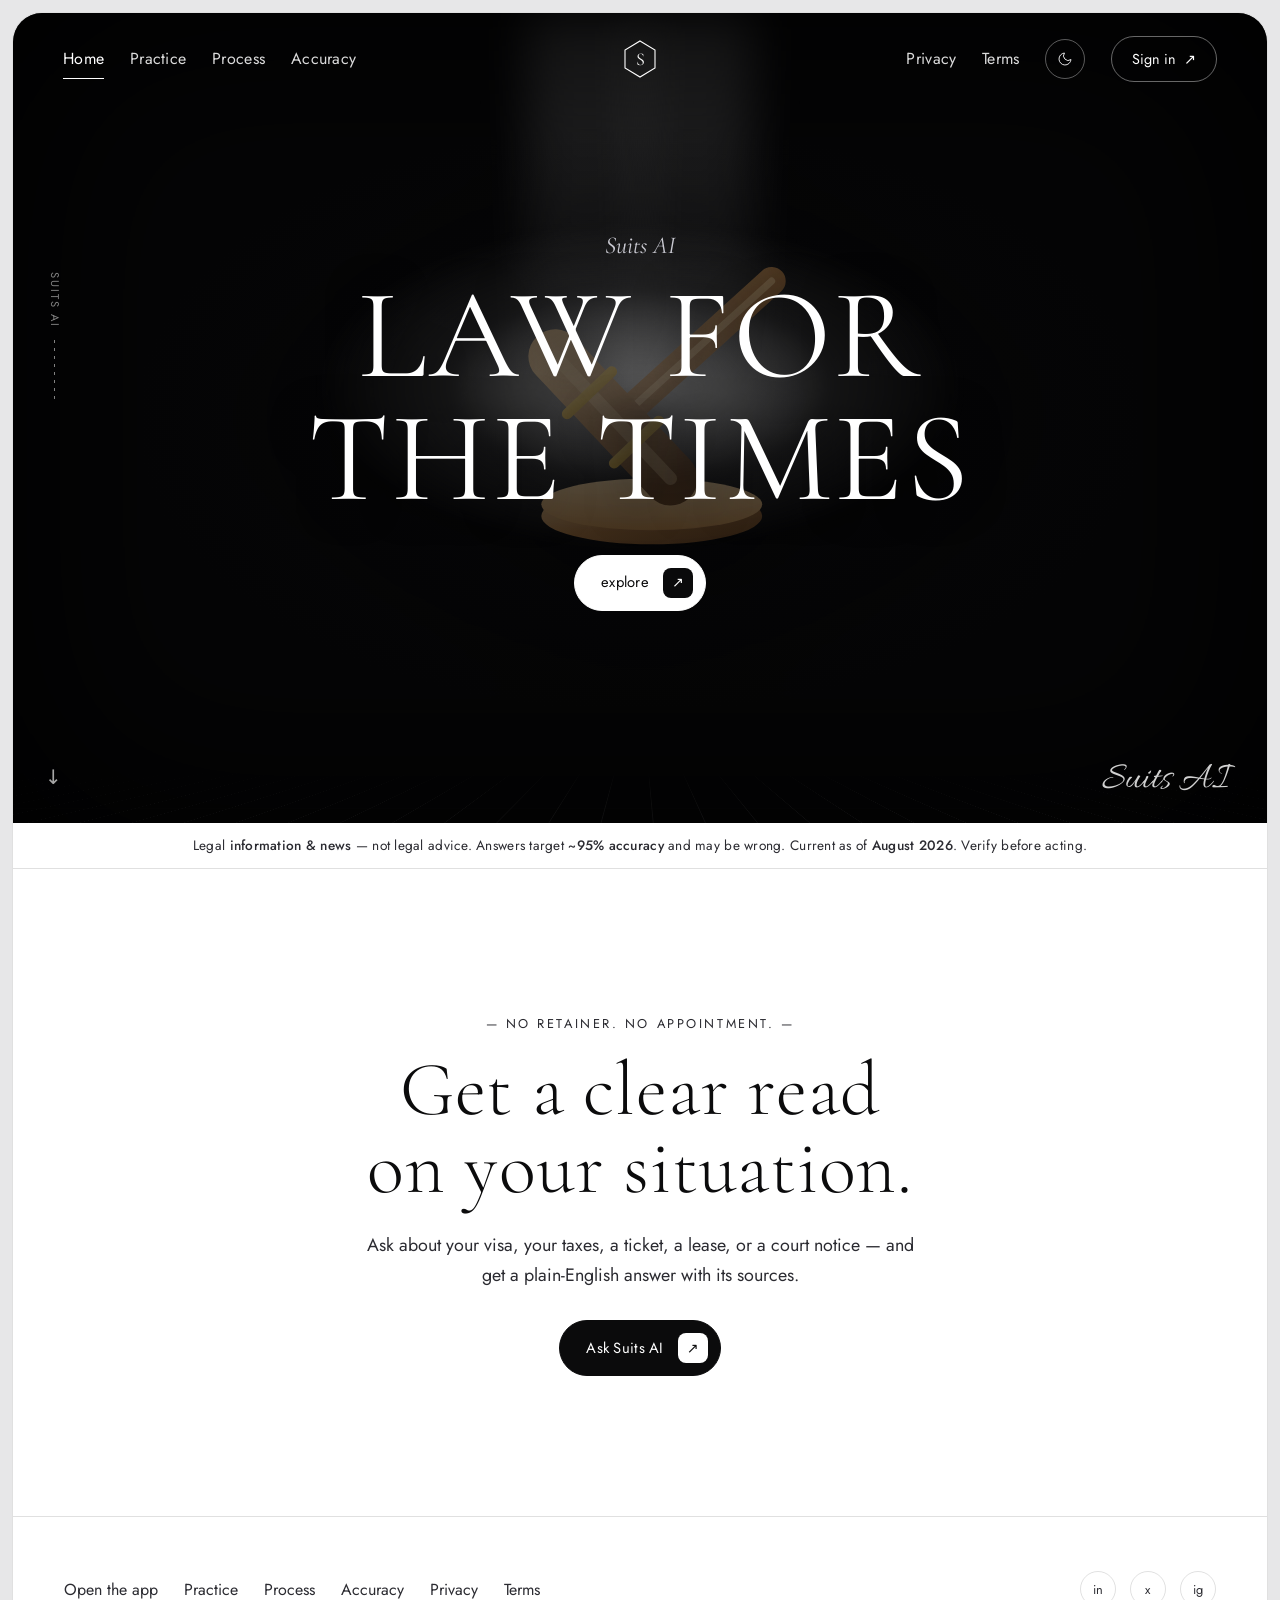
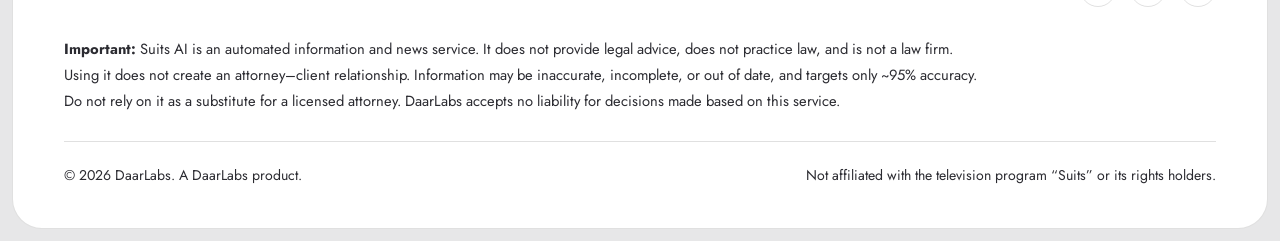
==== commit 78d01a3c: "Animated hammer and added auto resize functionality" ====
--- a/web/index.html
+++ b/web/index.html
@@ -16,12 +16,32 @@
 
     <div class="hero-beam l"></div>
     <div class="hero-beam r"></div>
-    <svg class="hammer" viewBox="0 0 240 260" aria-hidden="true">
-      <rect x="40" y="60" width="160" height="46" rx="23" fill="currentColor"/>
-      <rect x="70" y="55" width="11" height="56" rx="4" fill="currentColor"/>
-      <rect x="159" y="55" width="11" height="56" rx="4" fill="currentColor"/>
-      <rect x="108" y="104" width="24" height="124" rx="12" fill="currentColor"/>
-      <rect x="66" y="232" width="108" height="22" rx="11" fill="currentColor"/>
+    <svg class="hammer" viewBox="0 0 400 400" aria-hidden="true">
+      <defs>
+        <linearGradient id="wood" x1="0" y1="0" x2="1" y2="1">
+          <stop offset="0" stop-color="#d8b483"/><stop offset=".5" stop-color="#9a6a38"/><stop offset="1" stop-color="#5f3d1e"/>
+        </linearGradient>
+        <linearGradient id="woodTop" x1="0" y1="0" x2="0" y2="1">
+          <stop offset="0" stop-color="#e9c896"/><stop offset="1" stop-color="#b07f45"/>
+        </linearGradient>
+        <linearGradient id="brass" x1="0" y1="0" x2="1" y2="1">
+          <stop offset="0" stop-color="#f6e6ac"/><stop offset=".5" stop-color="#cBA23a"/><stop offset="1" stop-color="#8a6512"/>
+        </linearGradient>
+      </defs>
+      <!-- sound block -->
+      <ellipse cx="210" cy="332" rx="94" ry="24" fill="url(#wood)"/>
+      <ellipse cx="210" cy="322" rx="94" ry="22" fill="url(#woodTop)"/>
+      <!-- impact ring -->
+      <circle class="ring" cx="210" cy="316" r="46" fill="none" stroke="#ffffff" stroke-width="4"/>
+      <!-- gavel -->
+      <g class="strike">
+        <line x1="312" y1="132" x2="182" y2="250" stroke="url(#wood)" stroke-width="24" stroke-linecap="round"/>
+        <line x1="312" y1="132" x2="182" y2="250" stroke="#eccf9c" stroke-width="6" stroke-linecap="round" opacity=".5"/>
+        <line x1="128" y1="196" x2="226" y2="300" stroke="url(#wood)" stroke-width="46" stroke-linecap="round"/>
+        <line x1="128" y1="196" x2="226" y2="300" stroke="#eccf9c" stroke-width="11" stroke-linecap="round" opacity=".4"/>
+        <line x1="138" y1="245" x2="176" y2="209" stroke="url(#brass)" stroke-width="9" stroke-linecap="round"/>
+        <line x1="178" y1="287" x2="216" y2="251" stroke="url(#brass)" stroke-width="9" stroke-linecap="round"/>
+      </g>
     </svg>
     <div class="hero-glow"></div>
     <div class="hero-floor"></div>
--- a/web/styles.css
+++ b/web/styles.css
@@ -10,13 +10,13 @@
 :root,
 [data-theme="dark"] {
   --bg:#000; --frame:#0a0a0b; --surface:#101012; --surface-2:#17171a;
-  --text:#f4f4f5; --text-2:#a1a1aa; --muted:#6b6b73;
+  --text:#f4f4f5; --text-2:#d0d0d6; --muted:#9d9da5;
   --line:rgba(255,255,255,.12); --line-2:rgba(255,255,255,.22);
   --pill-bg:#fff; --pill-fg:#0a0a0b; --pill-bd:#fff; --field:#0e0e10; --card:#111113;
 }
 [data-theme="light"] {
   --bg:#e7e7e8; --frame:#fff; --surface:#f6f6f7; --surface-2:#efeff1;
-  --text:#0b0b0c; --text-2:#3f3f46; --muted:#8a8a92;
+  --text:#0b0b0c; --text-2:#2b2b31; --muted:#5b5b63;
   --line:rgba(0,0,0,.12); --line-2:rgba(0,0,0,.24);
   --pill-bg:#0b0b0c; --pill-fg:#fff; --pill-bd:#0b0b0c; --field:#fff; --card:#fff;
 }
@@ -36,7 +36,7 @@
 
 body {
   font-family:var(--font-sans); background:var(--bg); color:var(--text);
-  font-weight:300; line-height:1.65; -webkit-font-smoothing:antialiased;
+  font-weight:400; line-height:1.7; -webkit-font-smoothing:antialiased;
   transition:background .4s ease, color .4s ease;
 }
 a { color:inherit; text-decoration:none; }
@@ -54,7 +54,7 @@
 /* ---------- Typography ---------- */
 h1,h2,h3,.serif { font-family:var(--font-serif); font-weight:400; letter-spacing:.01em; }
 .eyebrow { font-size:11px; letter-spacing:.34em; text-transform:uppercase; color:var(--muted); }
-.lead { color:var(--text-2); font-weight:300; font-size:clamp(1rem,1.2vw,1.15rem); }
+.lead { color:var(--text-2); font-weight:400; font-size:clamp(1.1rem,1.4vw,1.3rem); line-height:1.7; }
 
 /* ---------- Pill buttons ---------- */
 .btn {
@@ -84,14 +84,14 @@
 .nav-inner { display:grid; grid-template-columns:1fr auto 1fr; align-items:center; gap:20px; }
 .nav-group { display:flex; align-items:center; gap:clamp(16px,2vw,32px); }
 .nav-group.right { justify-content:flex-end; }
-.nav a.link { font-size:.92rem; font-weight:300; color:var(--text-2); transition:color .18s; letter-spacing:.02em; position:relative; }
+.nav a.link { font-size:1rem; font-weight:400; color:var(--text-2); transition:color .18s; letter-spacing:.02em; position:relative; }
 .nav a.link:hover { color:var(--text); }
 .nav a.link.is-active { color:var(--text); }
 .nav a.link.is-active::after { content:""; position:absolute; left:0; right:0; bottom:-6px; height:1px; background:currentColor; }
 .monogram { width:52px; height:52px; display:grid; place-items:center; color:var(--text); }
 .monogram svg { width:40px; height:40px; }
 .nav.over { position:absolute; top:0; left:0; right:0; }
-.nav.over a.link { color:rgba(255,255,255,.72); }
+.nav.over a.link { color:rgba(255,255,255,.86); }
 .nav.over a.link:hover, .nav.over a.link.is-active { color:#fff; }
 .nav.over .monogram { color:#fff; }
 .nav.over .signin { color:#fff; border-color:rgba(255,255,255,.4); }
@@ -104,16 +104,33 @@
 .nav-mobile { display:none; }
 
 /* ---------- Ribbon ---------- */
-.ribbon { text-align:center; font-size:.72rem; letter-spacing:.04em; color:var(--muted); padding:9px clamp(22px,4vw,40px); border-bottom:1px solid var(--line); }
+.ribbon { text-align:center; font-size:.85rem; letter-spacing:.02em; color:var(--text-2); font-weight:400; padding:11px clamp(22px,4vw,40px); border-bottom:1px solid var(--line); }
 .ribbon b { color:var(--text-2); font-weight:500; }
 .nav.over + .ribbon { border:0; }
 
 /* ---------- Hero ---------- */
 .hero { position:relative; overflow:hidden; background:var(--hero-bg); color:var(--hero-text); min-height:clamp(560px,90vh,1100px); display:flex; flex-direction:column; }
-.hammer { position:absolute; left:50%; top:47%; transform:translate(-50%,-50%) rotate(-18deg); width:min(64vw,720px); color:#fff; opacity:.06; z-index:1; pointer-events:none; animation:float 7s ease-in-out infinite; }
-@keyframes float {
-  0%,100% { transform:translate(-50%,-50%) translateY(0) rotate(-18deg); }
-  50%     { transform:translate(-50%,-50%) translateY(-26px) rotate(-13deg); }
+.hammer { position:absolute; left:50%; top:43%; transform:translate(-50%,-50%); width:min(46vw,470px); z-index:3; pointer-events:none; opacity:.62; filter:drop-shadow(0 22px 40px rgba(0,0,0,.55)); }
+.hammer .strike { transform-box:fill-box; transform-origin:78% 33%; animation:strike 2.3s cubic-bezier(.6,0,.35,1) infinite; }
+@keyframes strike {
+  0%   { transform:rotate(-25deg); }
+  38%  { transform:rotate(-29deg); }   /* wind up */
+  50%  { transform:rotate(7deg); }     /* fast strike down */
+  56%  { transform:rotate(-1deg); }    /* bounce */
+  62%  { transform:rotate(3deg); }
+  70%  { transform:rotate(-3deg); }
+  100% { transform:rotate(-25deg); }   /* raise back up */
+}
+.hammer .ring { transform-box:fill-box; transform-origin:center; opacity:0; animation:ring 2.3s ease-out infinite; }
+@keyframes ring {
+  0%,44% { opacity:0; transform:scale(.35); }
+  50%    { opacity:.55; transform:scale(.6); }
+  66%    { opacity:0; transform:scale(1.7); }
+  100%   { opacity:0; }
+}
+@media (prefers-reduced-motion: reduce) {
+  .hammer .strike, .hammer .ring, .scroll-cue { animation:none; }
+  .hammer .strike { transform:rotate(-14deg); }
 }
 .hero-floor { position:absolute; left:50%; bottom:-2%; width:340%; height:60%; transform:translateX(-50%) perspective(560px) rotateX(74deg); transform-origin:bottom center; z-index:1;
   background-image:linear-gradient(rgba(255,255,255,.10) 1px,transparent 1px),linear-gradient(90deg,rgba(255,255,255,.10) 1px,transparent 1px);
@@ -124,8 +141,9 @@
 .hero-beam.l { left:41%; } .hero-beam.r { right:41%; }
 .hero-vignette { position:absolute; inset:0; z-index:2; box-shadow:inset 0 0 200px 40px rgba(0,0,0,.85); pointer-events:none; }
 .hero-content { position:relative; z-index:5; margin:auto; text-align:center; padding:0 24px; }
-.hero-content .kicker { font-family:var(--font-serif); font-style:italic; font-size:clamp(1.1rem,1.8vw,1.6rem); color:var(--hero-dim); }
-.hero-content h1 { font-size:clamp(3rem,10vw,9rem); line-height:.96; font-weight:300; letter-spacing:.02em; text-transform:uppercase; color:#fff; margin:8px 0 34px; }
+.hero-content::before { content:""; position:absolute; z-index:-1; left:50%; top:50%; transform:translate(-50%,-50%); width:140%; height:150%; background:radial-gradient(ellipse at center, rgba(5,5,6,.62), rgba(5,5,6,.28) 45%, transparent 72%); pointer-events:none; }
+.hero-content .kicker { font-family:var(--font-serif); font-style:italic; font-size:clamp(1.15rem,1.9vw,1.7rem); color:#c9c9d1; }
+.hero-content h1 { font-size:clamp(3rem,10vw,9rem); line-height:.96; font-weight:400; letter-spacing:.02em; text-transform:uppercase; color:#fff; margin:8px 0 34px; text-shadow:0 2px 40px rgba(0,0,0,.55); }
 .side-label { position:absolute; left:clamp(16px,2.5vw,40px); top:32%; z-index:6; display:flex; flex-direction:column; align-items:center; gap:12px; color:rgba(255,255,255,.5); font-size:.7rem; letter-spacing:.18em; }
 .side-label .txt { writing-mode:vertical-rl; text-transform:uppercase; }
 .side-label .dots { width:1px; height:60px; background:repeating-linear-gradient(to bottom,rgba(255,255,255,.5) 0 3px,transparent 3px 8px); }
@@ -142,7 +160,7 @@
 
 /* ---------- Sections ---------- */
 section.pad { padding:clamp(64px,9vw,120px) 0; position:relative; }
-.sec-label { display:inline-block; font-size:.7rem; letter-spacing:.2em; text-transform:uppercase; color:var(--muted); margin-bottom:16px; }
+.sec-label { display:inline-block; font-size:.8rem; letter-spacing:.2em; text-transform:uppercase; color:var(--text-2); margin-bottom:16px; }
 .section-head { text-align:center; max-width:780px; margin:0 auto clamp(40px,6vw,64px); }
 .section-head h2 { font-size:clamp(2.2rem,5vw,4rem); font-weight:300; line-height:1.05; margin-bottom:14px; }
 .section-head .lead { max-width:560px; margin:0 auto; }
@@ -153,7 +171,7 @@
 .cat:hover { border-color:var(--line-2); transform:translateY(-4px); }
 .cat .num { font-family:var(--font-serif); font-size:1.1rem; color:var(--muted); margin-bottom:auto; }
 .cat h3 { font-family:var(--font-serif); font-size:1.6rem; font-weight:400; margin:34px 0 8px; }
-.cat p { font-size:.9rem; color:var(--text-2); font-weight:300; line-height:1.55; }
+.cat p { font-size:1rem; color:var(--text-2); font-weight:400; line-height:1.6; }
 
 /* Workflow */
 .workflow { background:var(--surface); border-top:1px solid var(--line); border-bottom:1px solid var(--line); }
@@ -162,12 +180,12 @@
 .flow-step { text-align:center; position:relative; padding-top:40px; }
 .flow-step .dot { position:absolute; top:-6px; left:50%; transform:translateX(-50%); width:12px; height:12px; border-radius:50%; border:1px solid var(--line-2); background:var(--frame); }
 .flow-step h3 { font-family:var(--font-serif); font-size:1.3rem; font-weight:400; margin-bottom:6px; }
-.flow-step p { font-size:.88rem; color:var(--text-2); font-weight:300; }
+.flow-step p { font-size:1rem; color:var(--text-2); font-weight:400; }
 
 /* Accuracy callout */
 .callout { max-width:900px; margin:0 auto; text-align:center; border:1px solid var(--line); border-radius:22px; padding:clamp(34px,5vw,56px); background:var(--surface); }
 .callout h3 { font-size:clamp(1.6rem,3.4vw,2.2rem); font-weight:300; margin:12px 0 16px; }
-.callout p { color:var(--text-2); font-weight:300; max-width:640px; margin:0 auto; }
+.callout p { color:var(--text-2); font-weight:400; font-size:1.1rem; line-height:1.7; max-width:660px; margin:0 auto; }
 
 /* CTA */
 .cta-band { text-align:center; padding:clamp(80px,12vw,140px) 0; }
@@ -177,13 +195,13 @@
 footer { border-top:1px solid var(--line); padding:54px 0 40px; }
 .foot-top { display:flex; align-items:center; justify-content:space-between; gap:20px; flex-wrap:wrap; margin-bottom:30px; }
 .foot-links { display:flex; gap:26px; flex-wrap:wrap; }
-.foot-links a { font-size:.86rem; color:var(--text-2); }
+.foot-links a { font-size:1rem; color:var(--text-2); }
 .foot-links a:hover { color:var(--text); }
 .socials { display:flex; gap:14px; }
 .socials a { width:36px; height:36px; border:1px solid var(--line); border-radius:50%; display:grid; place-items:center; color:var(--text-2); font-size:.8rem; }
 .socials a:hover { border-color:var(--text); color:var(--text); }
-.foot-disclaimer { font-size:.74rem; color:var(--muted); font-weight:300; line-height:1.7; max-width:820px; }
-.foot-bottom { border-top:1px solid var(--line); padding-top:22px; margin-top:26px; display:flex; justify-content:space-between; gap:12px; flex-wrap:wrap; font-size:.76rem; color:var(--muted); }
+.foot-disclaimer { font-size:.92rem; color:var(--text-2); font-weight:400; line-height:1.75; max-width:920px; }
+.foot-bottom { border-top:1px solid var(--line); padding-top:22px; margin-top:26px; display:flex; justify-content:space-between; gap:12px; flex-wrap:wrap; font-size:.88rem; color:var(--text-2); }
 
 /* ---------- Chat page ---------- */
 .chat-shell { display:grid; grid-template-columns:clamp(240px,20vw,300px) 1fr; height:calc(100vh - 24px); }
@@ -217,12 +235,13 @@
 
 /* ---------- Legal doc pages ---------- */
 .doc { padding:60px 0 100px; }
-.doc-wrap { max-width:820px; margin:0 auto; }
+.doc .wrap { max-width:none; padding-inline:max(24px, 15%); }
+.doc-wrap { max-width:none; margin:0; }
 .doc h1 { font-size:clamp(2.2rem,5vw,3rem); font-weight:300; margin-bottom:6px; }
-.doc .updated { color:var(--muted); font-size:.85rem; margin-bottom:36px; }
+.doc .updated { color:var(--text-2); font-size:.95rem; margin-bottom:36px; }
 .doc h2 { font-family:var(--font-serif); font-size:1.7rem; font-weight:400; margin:40px 0 12px; }
 .doc h3 { font-size:1rem; font-weight:500; margin:22px 0 8px; color:var(--text); }
-.doc p,.doc li { color:var(--text-2); font-weight:300; font-size:.96rem; margin-bottom:12px; line-height:1.75; }
+.doc p,.doc li { color:var(--text-2); font-weight:400; font-size:1.1rem; margin-bottom:14px; line-height:1.85; }
 .doc ul { padding-left:22px; margin-bottom:14px; }
 .doc a { color:var(--text); border-bottom:1px solid var(--line-2); }
 .doc .box { background:var(--surface); border:1px solid var(--line); border-radius:16px; padding:22px 26px; margin:24px 0; }
@@ -246,5 +265,5 @@
 @media (max-width:560px) {
   .frame { margin:6px; border-radius:20px; }
   .signature { font-size:1.6rem; }
-  .hammer { width:86vw; opacity:.05; }
-}
+  .hammer { width:78vw; opacity:.5; }
+}
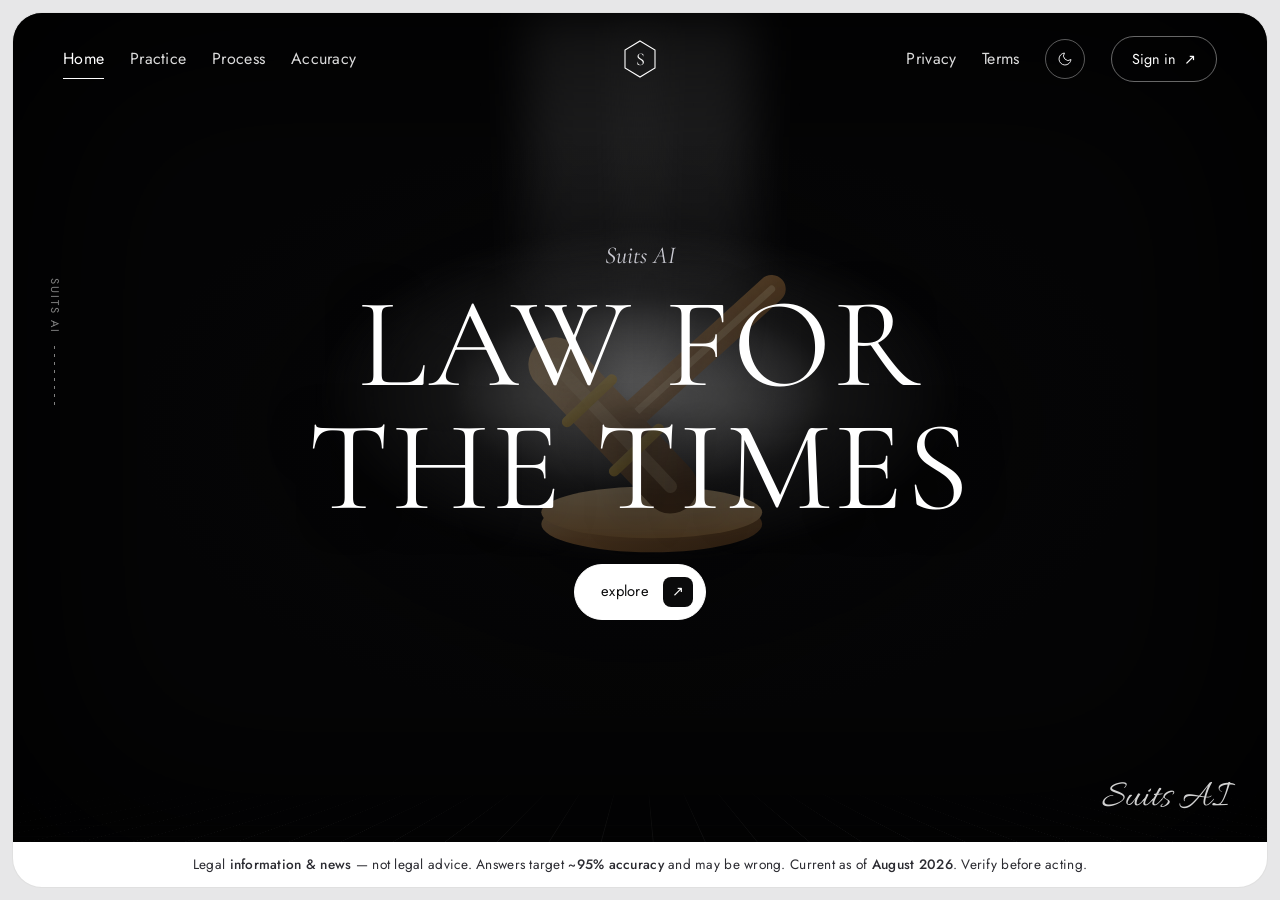
==== commit 95097942: "Fixed Page break issues" ====
--- a/web/index.html
+++ b/web/index.html
@@ -9,7 +9,7 @@
 <script src="theme.js"></script>
 </head>
 <body>
-<div class="frame">
+<div class="frame home">
 
   <header class="hero">
     <div id="site-nav" data-variant="over"></div>
@@ -55,24 +55,12 @@
       <a class="btn on-dark" href="chat.html">explore <span class="arw">&#8599;</span></a>
     </div>
 
-    <div class="scroll-cue">&#8595;</div>
     <div class="signature">Suits&nbsp;AI</div>
   </header>
 
   <div class="ribbon">
     Legal <b>information &amp; news</b> — not legal advice. Answers target <b>~95% accuracy</b> and may be wrong. Current as of <b>August&nbsp;2026</b>. Verify before acting.
   </div>
-
-  <section class="cta-band">
-    <div class="wrap">
-      <span class="sec-label">— No retainer. No appointment. —</span>
-      <h2>Get a clear read<br>on your situation.</h2>
-      <p class="lead" style="max-width:560px;margin:0 auto 30px;">Ask about your visa, your taxes, a ticket, a lease, or a court notice — and get a plain-English answer with its sources.</p>
-      <a class="btn" href="chat.html">Ask Suits AI <span class="arw">&#8599;</span></a>
-    </div>
-  </section>
-
-  <div id="site-footer"></div>
 </div>
 <script src="components.js"></script>
 </body>
--- a/web/styles.css
+++ b/web/styles.css
@@ -50,6 +50,12 @@
   transition:background .4s ease, border-color .4s ease;
 }
 .wrap { width:100%; max-width:var(--maxw); margin:0 auto; padding:0 clamp(22px,4vw,80px); }
+
+/* Home = single screen; disclaimer is the last element, frame closes after it */
+.frame.home { min-height:calc(100vh - 24px); display:flex; flex-direction:column; }
+.frame.home .hero { flex:1 1 auto; min-height:0; }
+.frame.home .ribbon { border-bottom:none; }
+@media (max-width:560px){ .frame.home { min-height:calc(100vh - 12px); } }
 
 /* ---------- Typography ---------- */
 h1,h2,h3,.serif { font-family:var(--font-serif); font-weight:400; letter-spacing:.01em; }
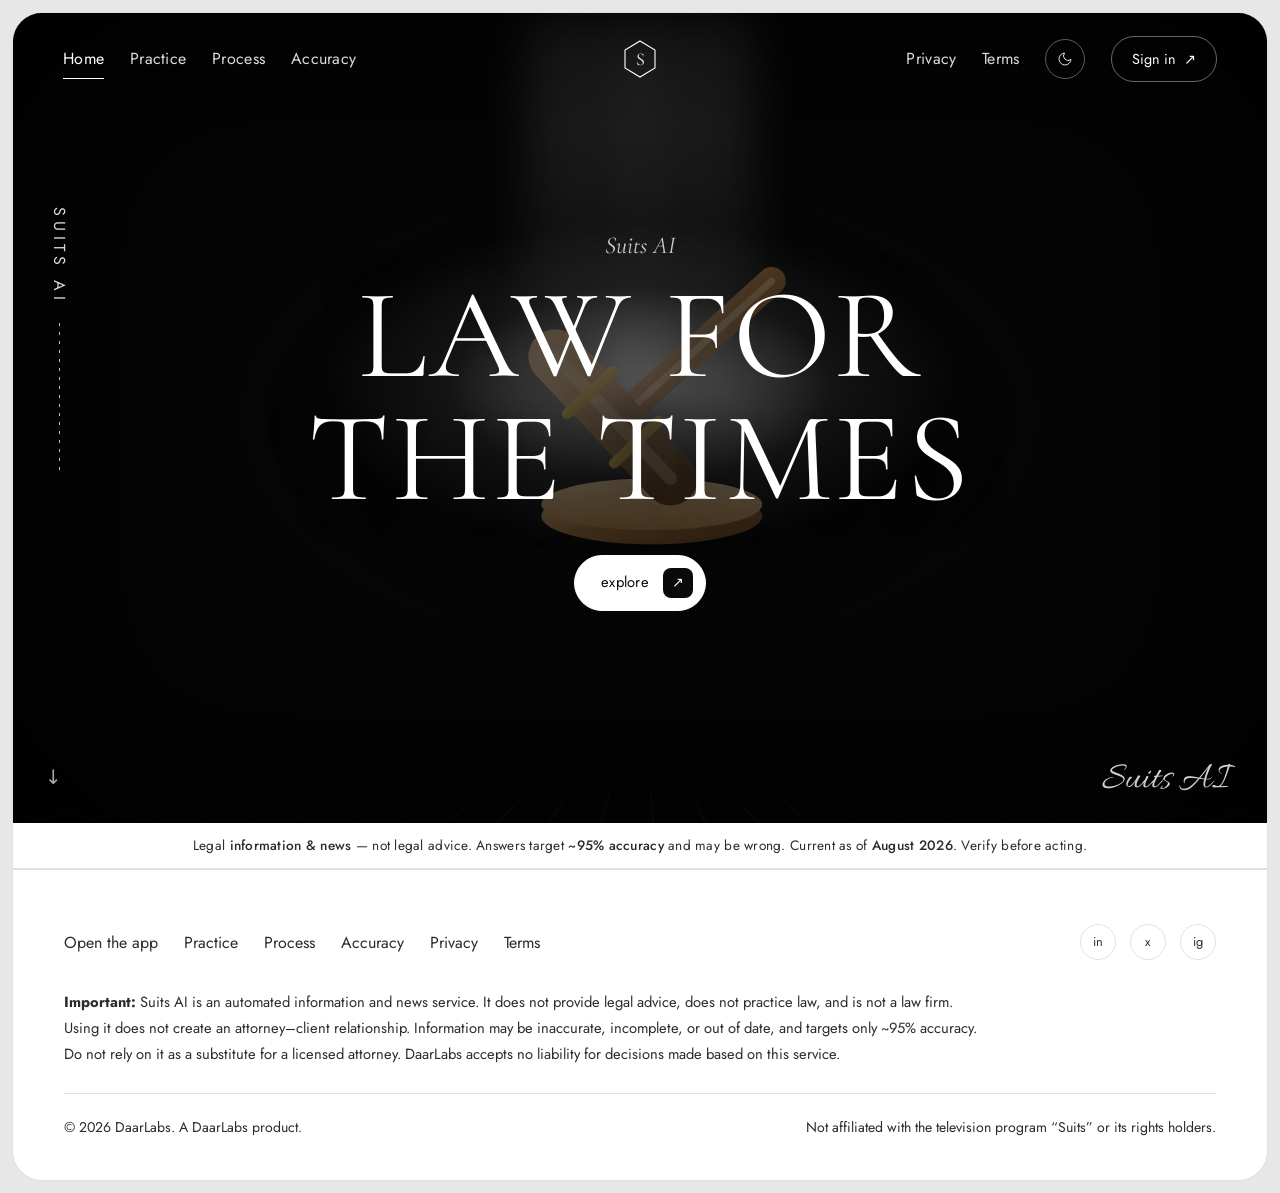
==== commit defd6ee3: "Fixed Page break issues. Added footers" ====
--- a/web/index.html
+++ b/web/index.html
@@ -9,7 +9,7 @@
 <script src="theme.js"></script>
 </head>
 <body>
-<div class="frame home">
+<div class="frame">
 
   <header class="hero">
     <div id="site-nav" data-variant="over"></div>
@@ -55,12 +55,15 @@
       <a class="btn on-dark" href="chat.html">explore <span class="arw">&#8599;</span></a>
     </div>
 
+    <div class="scroll-cue">&#8595;</div>
     <div class="signature">Suits&nbsp;AI</div>
   </header>
 
   <div class="ribbon">
     Legal <b>information &amp; news</b> — not legal advice. Answers target <b>~95% accuracy</b> and may be wrong. Current as of <b>August&nbsp;2026</b>. Verify before acting.
   </div>
+
+  <div id="site-footer"></div>
 </div>
 <script src="components.js"></script>
 </body>
--- a/web/styles.css
+++ b/web/styles.css
@@ -51,11 +51,6 @@
 }
 .wrap { width:100%; max-width:var(--maxw); margin:0 auto; padding:0 clamp(22px,4vw,80px); }
 
-/* Home = single screen; disclaimer is the last element, frame closes after it */
-.frame.home { min-height:calc(100vh - 24px); display:flex; flex-direction:column; }
-.frame.home .hero { flex:1 1 auto; min-height:0; }
-.frame.home .ribbon { border-bottom:none; }
-@media (max-width:560px){ .frame.home { min-height:calc(100vh - 12px); } }
 
 /* ---------- Typography ---------- */
 h1,h2,h3,.serif { font-family:var(--font-serif); font-weight:400; letter-spacing:.01em; }
@@ -150,9 +145,9 @@
 .hero-content::before { content:""; position:absolute; z-index:-1; left:50%; top:50%; transform:translate(-50%,-50%); width:140%; height:150%; background:radial-gradient(ellipse at center, rgba(5,5,6,.62), rgba(5,5,6,.28) 45%, transparent 72%); pointer-events:none; }
 .hero-content .kicker { font-family:var(--font-serif); font-style:italic; font-size:clamp(1.15rem,1.9vw,1.7rem); color:#c9c9d1; }
 .hero-content h1 { font-size:clamp(3rem,10vw,9rem); line-height:.96; font-weight:400; letter-spacing:.02em; text-transform:uppercase; color:#fff; margin:8px 0 34px; text-shadow:0 2px 40px rgba(0,0,0,.55); }
-.side-label { position:absolute; left:clamp(16px,2.5vw,40px); top:32%; z-index:6; display:flex; flex-direction:column; align-items:center; gap:12px; color:rgba(255,255,255,.5); font-size:.7rem; letter-spacing:.18em; }
-.side-label .txt { writing-mode:vertical-rl; text-transform:uppercase; }
-.side-label .dots { width:1px; height:60px; background:repeating-linear-gradient(to bottom,rgba(255,255,255,.5) 0 3px,transparent 3px 8px); }
+.side-label { position:absolute; left:clamp(18px,2.6vw,44px); top:24%; z-index:6; display:flex; flex-direction:column; align-items:center; gap:18px; color:rgba(255,255,255,.85); font-size:1rem; letter-spacing:.3em; }
+.side-label .txt { writing-mode:vertical-rl; text-transform:uppercase; font-weight:400; }
+.side-label .dots { width:1px; height:150px; background:repeating-linear-gradient(to bottom,rgba(255,255,255,.75) 0 3px,transparent 3px 9px); }
 .scroll-cue { position:absolute; left:clamp(16px,2.5vw,40px); bottom:28px; z-index:6; color:rgba(255,255,255,.65); font-size:20px; animation:bob 2.4s ease-in-out infinite; }
 @keyframes bob { 0%,100%{transform:translateY(0)} 50%{transform:translateY(6px)} }
 .signature { position:absolute; right:clamp(20px,3vw,48px); bottom:24px; z-index:6; font-family:var(--font-script); font-size:clamp(1.8rem,3vw,2.8rem); color:rgba(255,255,255,.82); line-height:1; }
